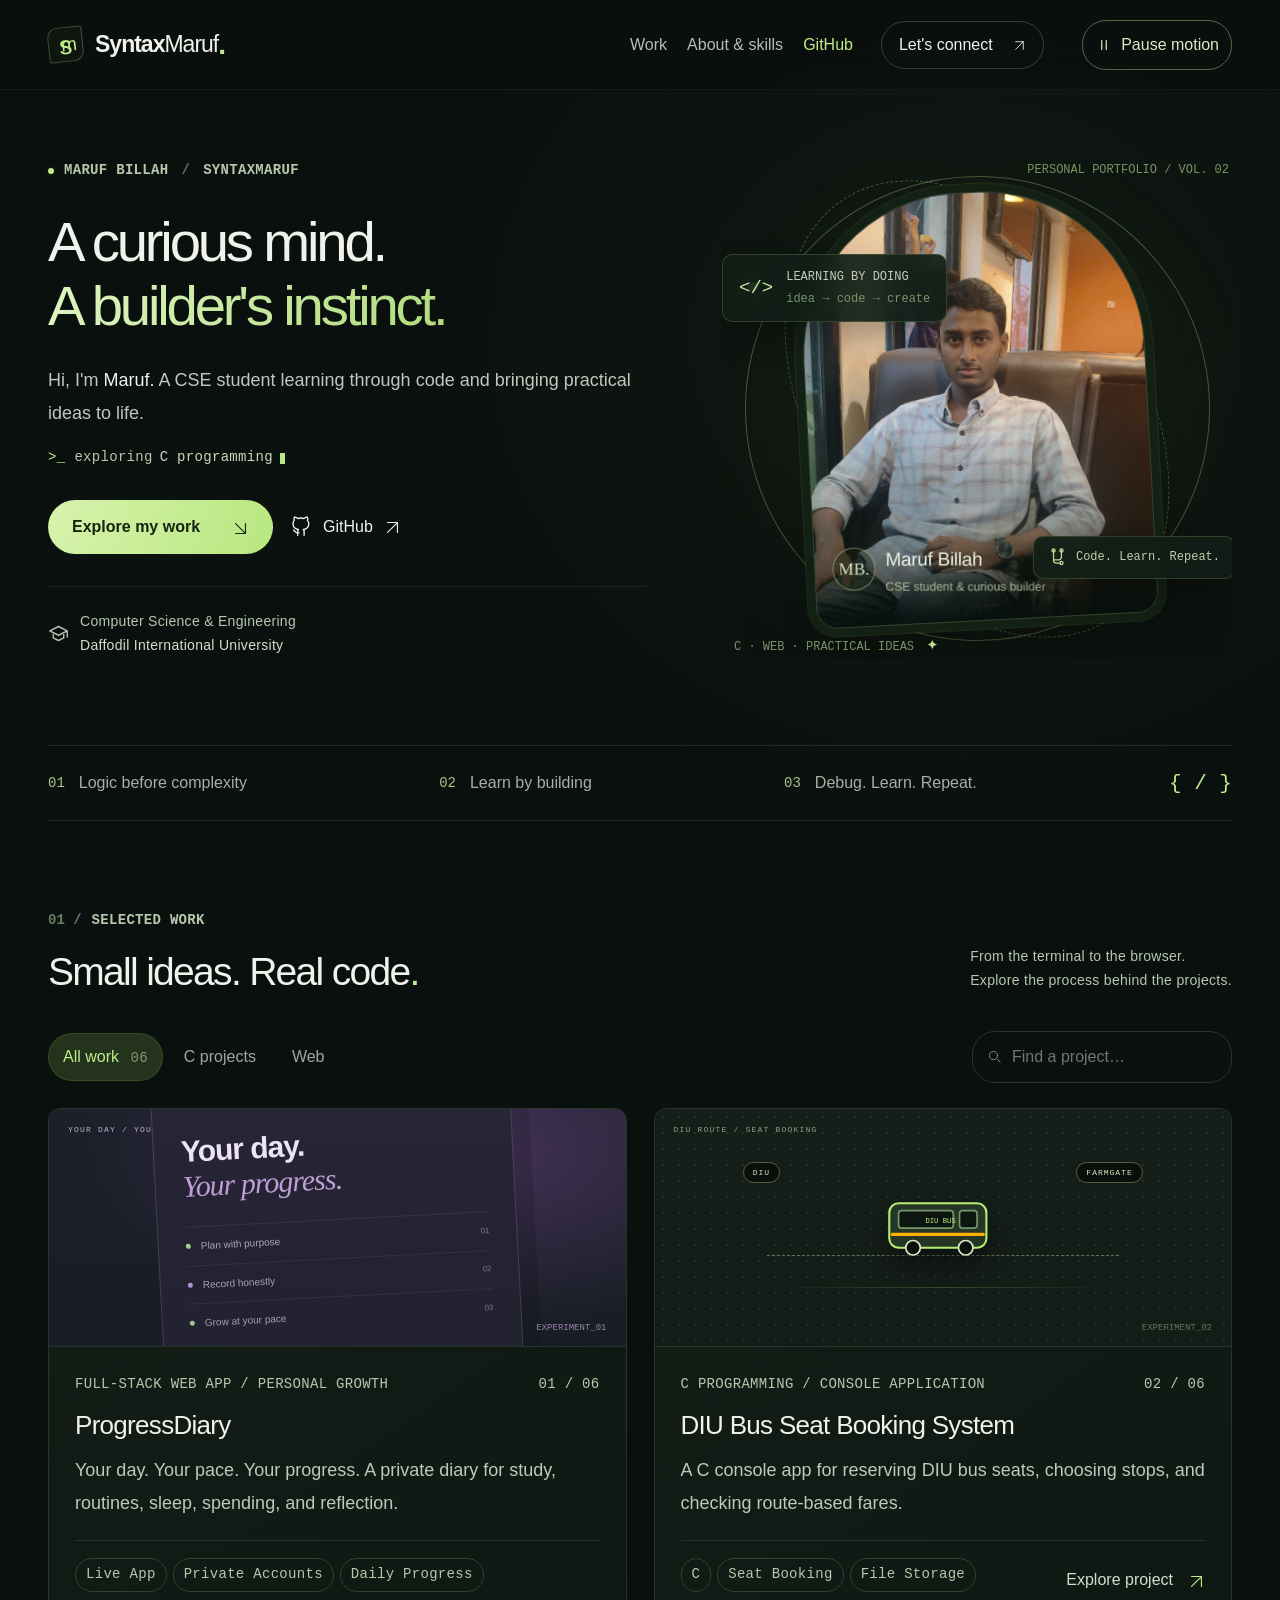
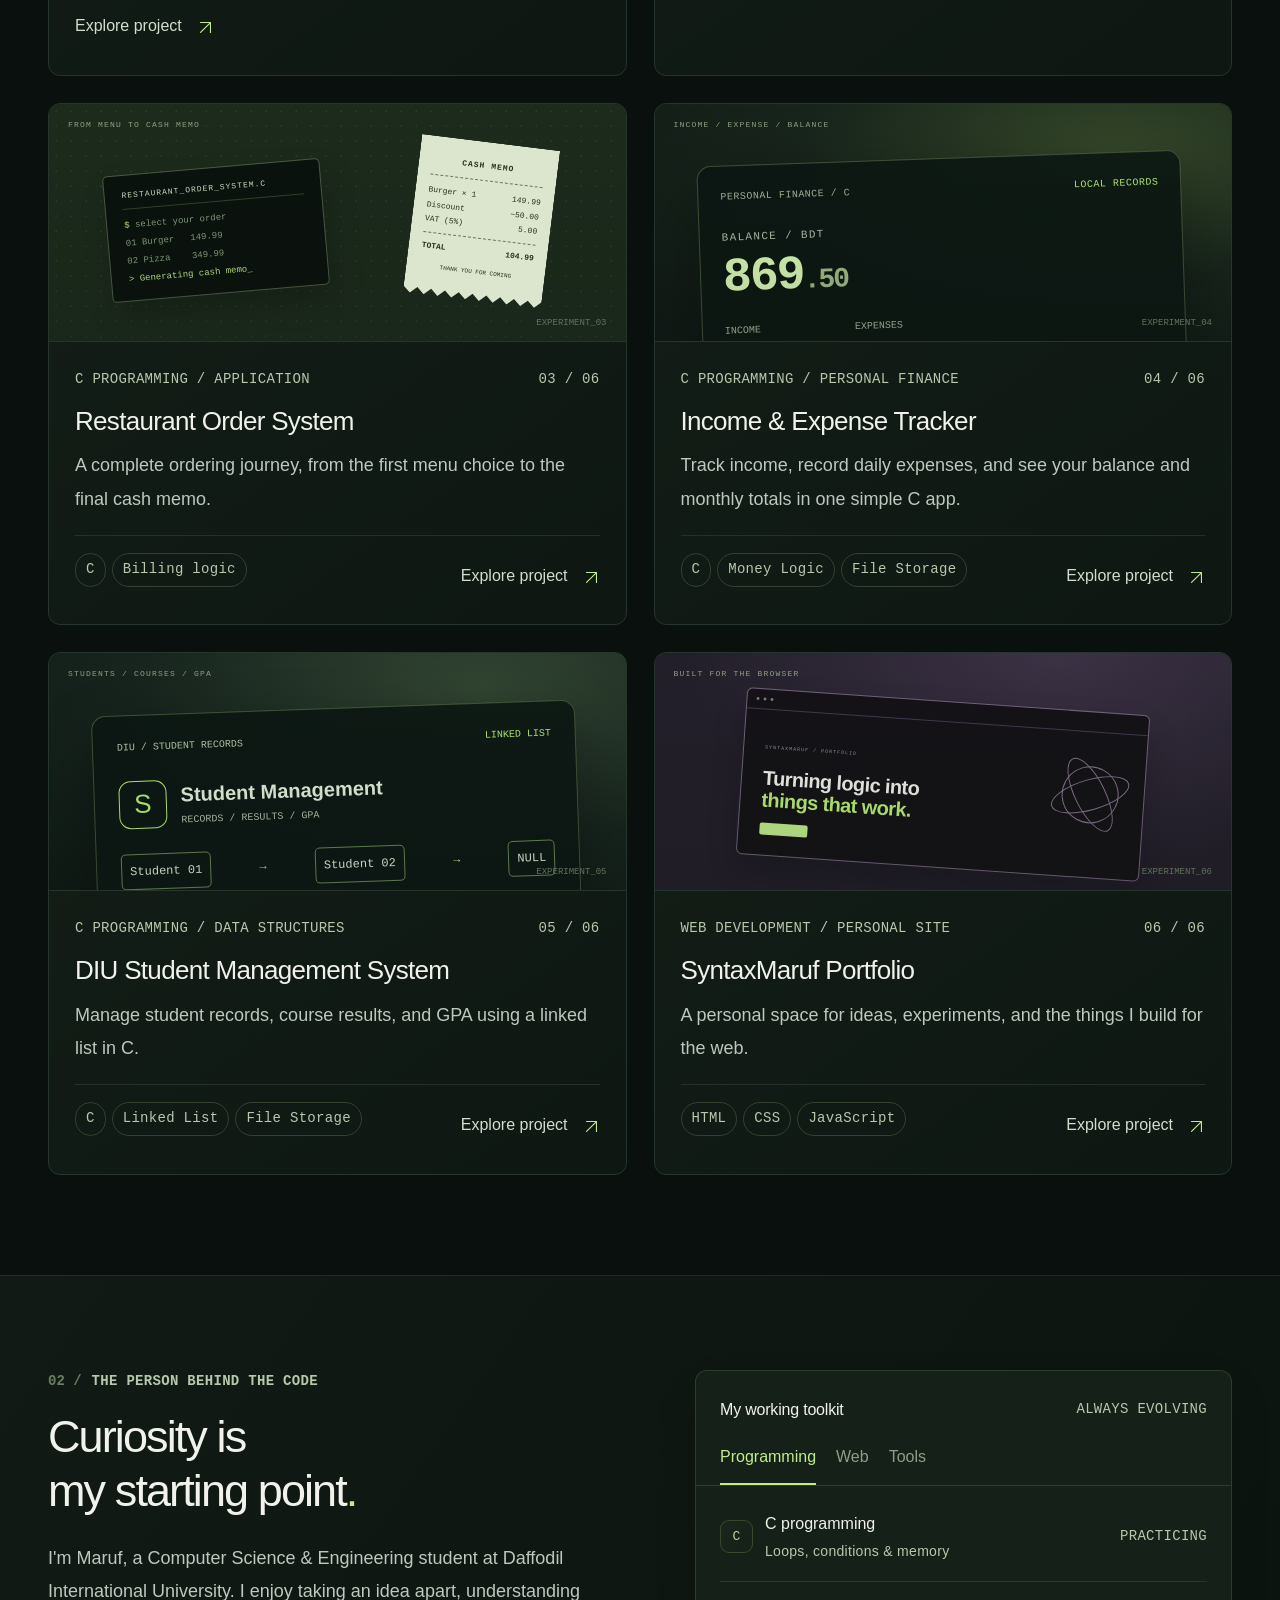
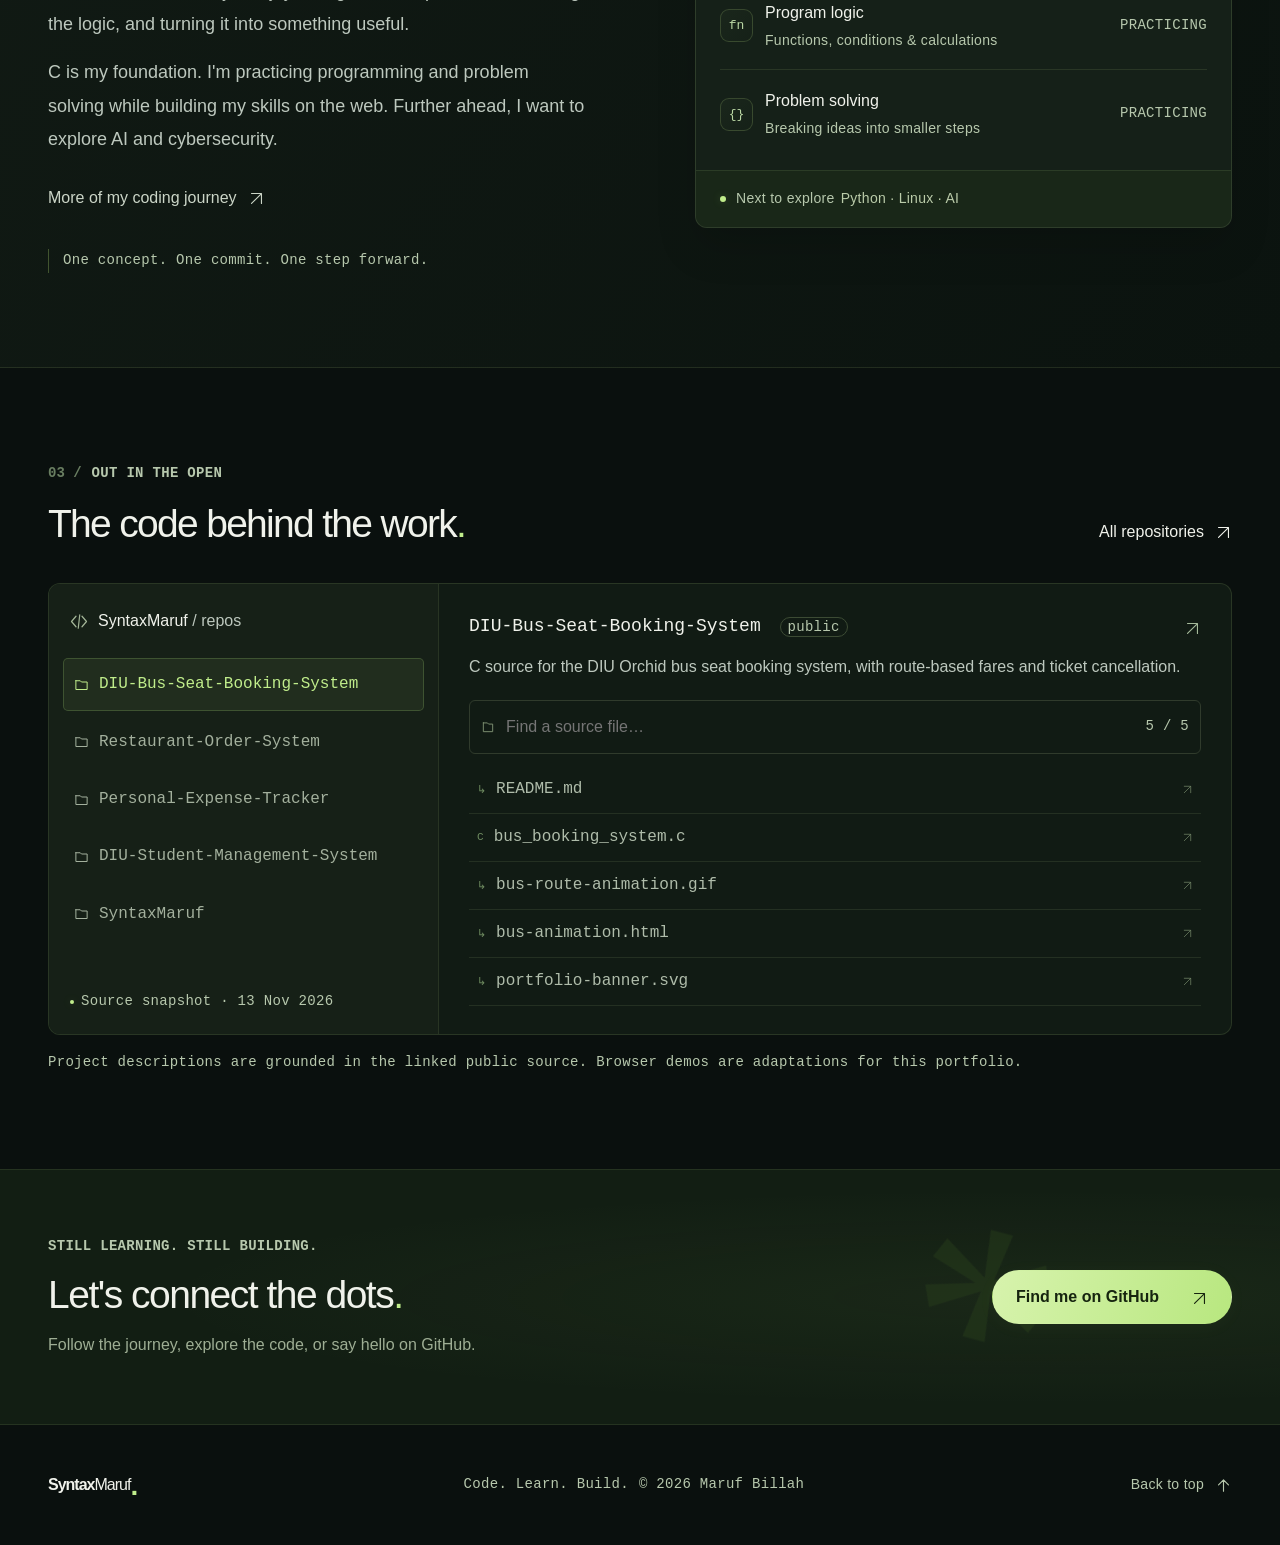
==== index.html @ 831382ab "Publish original SyntaxMaruf portfolio on GitHub Pages" ====
<!doctype html>
<html lang="en">
<head>
  <meta charset="utf-8">
  <meta name="viewport" content="width=device-width, initial-scale=1">
  <meta name="theme-color" content="#0c1110">
  <meta name="description" content="Maruf Billah (SyntaxMaruf) — CSE student at Daffodil International University. A personal portfolio of C programming, web development, and practical ideas.">
  <meta name="robots" content="noindex,nofollow">
  <title>SyntaxMaruf — Maruf Billah / Developer Portfolio</title>
  <link rel="icon" href="favicon.svg" type="image/svg+xml">
  <link rel="stylesheet" href="styles.css?v=3">
  <link rel="stylesheet" href="premium.css?v=3">
  <link rel="stylesheet" href="readability.css?v=3">
  <script src="data.js" defer></script>
  <script src="app.js" defer></script>
  <script src="motion.js?v=3" defer></script>
</head>
<body>
  <div class="ambient-glow" aria-hidden="true"></div><div class="scroll-progress" aria-hidden="true"></div>
  <a class="skip-link" href="#main">Skip to content</a>
  <header class="header">
    <div class="container nav-wrap">
      <a class="brand" href="#home" aria-label="SyntaxMaruf home"><span class="brand-mark" aria-hidden="true">s<span>m</span></span>Syntax<span>Maruf</span><span class="brand-dot">.</span></a>
      
      <nav id="navigation" aria-label="Main navigation">
        <a href="#work">Work</a><a href="#about">About & skills</a><a href="#github">GitHub</a>
        <a class="nav-cta" href="https://github.com/SyntaxMaruf" target="_blank" rel="noopener noreferrer">Let's connect <span aria-hidden="true">↗</span></a>
        
      </nav>
      <div class="header-actions"><button id="motion-toggle" class="motion-toggle" aria-pressed="false" aria-label="Pause animations"><svg viewBox="0 0 24 24" aria-hidden="true"><path d="M9 6v12M15 6v12"/></svg><span>Motion on</span></button><button class="menu-toggle icon-button" aria-expanded="false" aria-controls="navigation" aria-label="Open navigation"><svg viewBox="0 0 24 24" aria-hidden="true"><path d="M4 7h16M4 12h16M4 17h16"/></svg></button></div>
    </div>
  </header>
  <main id="main">
    <section class="hero container" id="home" aria-labelledby="hero-title">
      <div class="hero-copy">
        <p class="eyebrow"><span class="status-dot"></span> MARUF BILLAH <span class="eyebrow-divider">/</span> SYNTAXMARUF</p>
        <h1 id="hero-title">A curious mind.<br><span>A builder's instinct.</span></h1>
        <p class="intro">Hi, I'm <strong>Maruf.</strong> A CSE student<br class="desktop-break"> learning through code and bringing practical<br class="desktop-break"> ideas to life.</p>
        <div class="live-line" aria-hidden="true"><span class="live-prompt">&gt;_</span> exploring <span id="live-role">C programming</span><span class="typing-cursor"></span></div>
        <div class="hero-actions"><a class="button primary" href="#work">Explore my work <span aria-hidden="true">↘</span></a><a class="text-link" href="https://github.com/SyntaxMaruf" target="_blank" rel="noopener noreferrer"><svg class="icon" viewBox="0 0 24 24" aria-hidden="true"><path d="M9 19c-4.3 1.3-4.3-2.2-6-2.7M15 22v-3.9a3.4 3.4 0 0 0-.9-2.7c3-.3 6.2-1.5 6.2-6.8A5.3 5.3 0 0 0 18.8 5c.2-.4.6-1.9-.1-3.7 0 0-1.2-.4-3.9 1.5a13.4 13.4 0 0 0-7 0C5.1.9 3.9 1.3 3.9 1.3c-.7 1.8-.3 3.3-.1 3.7a5.3 5.3 0 0 0-1.5 3.7c0 5.3 3.2 6.5 6.2 6.8a3.4 3.4 0 0 0-.9 2.6V22"/></svg> GitHub <span aria-hidden="true">↗</span></a></div>
        <div class="hero-foot"><svg class="icon" viewBox="0 0 24 24" aria-hidden="true"><path d="m2 9 10-5 10 5-10 5-10-5Zm4 2v6l6 3 6-3v-6M22 9v7"/></svg><span>Computer Science & Engineering<br><strong>Daffodil International University</strong></span></div>
      </div>
      <div class="portrait-scene" aria-label="Portrait of Maruf Billah">
        <div class="orbit orbit-one" aria-hidden="true"><span></span></div><div class="orbit orbit-two" aria-hidden="true"><span></span></div>
        <span class="scene-coordinate coordinate-top" aria-hidden="true">PERSONAL PORTFOLIO / VOL. 02</span>
        <div class="portrait-frame"><img src="maruf-billah.jpg" width="1138" height="1536" alt="Maruf Billah seated in a chair" fetchpriority="high"><div class="portrait-shade" aria-hidden="true"></div><div class="portrait-caption"><span class="portrait-monogram">MB.</span><div><strong>Maruf Billah</strong><span>CSE student & curious builder</span></div><span class="portrait-spark" aria-hidden="true">*</span></div></div>
        <div class="floating-chip chip-code" aria-hidden="true"><span>&lt;/&gt;</span><div>LEARNING BY DOING<small>idea → code → create</small></div></div>
        <div class="floating-chip chip-github"><svg class="icon" viewBox="0 0 24 24" aria-hidden="true"><path d="M7 3v12a4 4 0 0 0 4 4h5M17 3v8a4 4 0 0 1-4 4H7"/><circle cx="7" cy="3" r="2"/><circle cx="17" cy="3" r="2"/><circle cx="17" cy="19" r="2"/></svg><span>Code. Learn. Repeat.</span></div>
        <span class="scene-coordinate coordinate-bottom" aria-hidden="true">C · WEB · PRACTICAL IDEAS <span>✦</span></span>
      </div>
    </section>
    <div class="container"><div class="focus-strip"><span><i>01</i> Logic before complexity</span><span><i>02</i> Learn by building</span><span><i>03</i> Debug. Learn. Repeat.</span><span class="strip-symbol" aria-hidden="true">{ / }</span></div></div>
    <section class="work-section container section" id="work" aria-labelledby="work-title">
      <div class="section-top"><div><p class="eyebrow"><span class="section-index">01 /</span> SELECTED WORK</p><h2 id="work-title">Small ideas. Real code<span class="accent">.</span></h2></div><p class="section-aside">From the terminal to the browser.<br> Explore the process behind the projects.</p></div>
      <div class="project-toolbar"><div class="filters" role="group" aria-label="Filter projects"><button data-filter="all" aria-pressed="true">All work <span>06</span></button><button data-filter="c" aria-pressed="false">C projects</button><button data-filter="web" aria-pressed="false">Web</button></div><label class="search-field"><svg viewBox="0 0 24 24" aria-hidden="true"><circle cx="10.5" cy="10.5" r="6.5"/><path d="m16 16 5 5"/></svg><span class="sr-only">Search projects</span><input id="project-search" type="search" placeholder="Find a project…" autocomplete="off"></label></div>
      <p id="project-count" class="sr-only" role="status"></p><div id="project-grid" class="project-grid"></div>
      <div id="empty-projects" class="empty-state" hidden><span class="empty-icon" aria-hidden="true">{ }</span><h3>No projects found.</h3><p>Try another keyword or explore all the work.</p><button id="clear-filters" class="small-button">Reset filters</button></div>
      <noscript><p>Enable JavaScript to filter and explore projects. You can also visit <a href="https://github.com/SyntaxMaruf">SyntaxMaruf on GitHub</a>.</p></noscript>
    </section>
    <section class="about-section section" id="about" aria-labelledby="about-title"><div class="container about-grid">
      <div class="about-copy"><p class="eyebrow"><span class="section-index">02 /</span> THE PERSON BEHIND THE CODE</p><h2 id="about-title">Curiosity is<br>my starting point<span class="accent">.</span></h2><p>I'm Maruf, a Computer Science & Engineering student at Daffodil International University. I enjoy taking an idea apart, understanding the logic, and turning it into something useful.</p><p>C is my foundation. I'm practicing programming and problem solving while building my skills on the web. Further ahead, I want to explore AI and cybersecurity.</p><a class="text-link about-link" href="https://github.com/SyntaxMaruf/SyntaxMaruf" target="_blank" rel="noopener noreferrer">More of my coding journey <span aria-hidden="true">↗</span></a><div class="about-note"><span aria-hidden="true">↳</span> One concept. One commit. One step forward.</div></div>
      <div class="skills-panel"><div class="panel-head"><h3>My working toolkit</h3><span class="mono muted">ALWAYS EVOLVING</span></div><div class="skill-tabs" role="tablist" aria-label="Skill categories"><button id="skill-tab-programming" role="tab" aria-selected="true" aria-controls="skills-content" tabindex="0" data-skill="programming">Programming</button><button id="skill-tab-web" role="tab" aria-selected="false" aria-controls="skills-content" tabindex="-1" data-skill="web">Web</button><button id="skill-tab-tools" role="tab" aria-selected="false" aria-controls="skills-content" tabindex="-1" data-skill="tools">Tools</button></div><div id="skills-content" role="tabpanel" aria-labelledby="skill-tab-programming" tabindex="0"></div><div class="learning-next"><span class="status-dot"></span><p>Next to explore <strong>Python · Linux · AI</strong></p></div></div>
    </div></section>
    <section class="github-section container section" id="github" aria-labelledby="github-title"><div class="section-top"><div><p class="eyebrow"><span class="section-index">03 /</span> OUT IN THE OPEN</p><h2 id="github-title">The code behind the work<span class="accent">.</span></h2></div><a class="text-link" href="https://github.com/SyntaxMaruf?tab=repositories" target="_blank" rel="noopener noreferrer">All repositories <span aria-hidden="true">↗</span></a></div>
      <div class="source-explorer"><div class="repo-sidebar"><div class="repo-sidebar-head"><svg class="icon" viewBox="0 0 24 24" aria-hidden="true"><path d="m8 5-6 7 6 7m8-14 6 7-6 7m-3-16-2 18"/></svg><span>SyntaxMaruf <span class="muted">/ repos</span></span></div><div id="repo-list" role="group" aria-label="Select a GitHub repository"></div><div class="repo-caption"><span class="status-dot"></span> Source snapshot · 13 Nov 2026</div></div><div class="repo-detail"><div id="repo-summary"></div><label class="file-search"><svg class="icon" viewBox="0 0 24 24" aria-hidden="true"><path d="M4 5h7l2 2h7v13H4V5Z"/></svg><span class="sr-only">Filter repository files</span><input id="file-search" type="search" placeholder="Find a source file…" autocomplete="off"><span class="mono muted" id="file-count"></span></label><div id="repo-files" class="repo-files" aria-live="polite"></div></div></div>
      <p class="source-note">Project descriptions are grounded in the linked public source. Browser demos are adaptations for this portfolio.</p>
    </section>
    <section class="connect-section"><div class="container connect-inner"><div><p class="eyebrow">STILL LEARNING. STILL BUILDING.</p><h2>Let's connect the dots<span class="accent">.</span></h2><p>Follow the journey, explore the code, or say hello on GitHub.</p></div><a class="button primary" href="https://github.com/SyntaxMaruf" target="_blank" rel="noopener noreferrer">Find me on GitHub <span aria-hidden="true">↗</span></a><span class="connect-art" aria-hidden="true">*</span></div></section>
  </main>
  <footer class="container footer"><a class="brand footer-brand" href="#home">Syntax<span>Maruf</span><span class="brand-dot">.</span></a><p>Code. Learn. Build. <span class="muted">© 2026 Maruf Billah</span></p><a href="#home" class="text-link">Back to top <span aria-hidden="true">↑</span></a></footer>
  <dialog id="project-dialog" aria-labelledby="dialog-title"><div class="dialog-top"><span class="eyebrow">PROJECT EXPLORER</span><button id="close-dialog" class="icon-button" aria-label="Close project details"><svg viewBox="0 0 24 24" aria-hidden="true"><path d="m6 6 12 12M6 18 18 6"/></svg></button></div><div id="dialog-content"></div></dialog>
</body>
</html>
---- styles.css ----
:root{--bg:#0c1110;--panel:#121916;--panel-light:#18201c;--line:#29322d;--text:#eff1eb;--muted:#9ca79f;--green:#b7ef72;--green-dark:#202e1c;--mono:'Courier New',monospace;--font:Arial,Helvetica,sans-serif}
*{box-sizing:border-box}html{scroll-behavior:smooth;scroll-padding-top:105px}body{margin:0;background:var(--bg);color:var(--text);font:16px/1.6 var(--font);-webkit-font-smoothing:antialiased}button,input{font:inherit}button,a,input{-webkit-tap-highlight-color:transparent}button{cursor:pointer}button:disabled{cursor:not-allowed;opacity:.4}a{color:inherit;text-decoration:none}button{color:inherit}svg{fill:none;stroke:currentColor;stroke-width:1.6;stroke-linecap:round;stroke-linejoin:round}button:focus-visible,a:focus-visible,input:focus-visible,[tabindex]:focus-visible{outline:2px solid var(--green);outline-offset:5px}::selection{background:var(--green);color:var(--bg)}[hidden]{display:none!important}.container{width:min(1200px,calc(100% - 96px));margin-inline:auto}.muted{color:var(--muted)}.accent{color:var(--green)}.mono{font:11px/1.6 var(--mono)}.icon{width:21px;height:21px;flex-shrink:0}.sr-only{position:absolute;width:1px;height:1px;padding:0;margin:-1px;overflow:hidden;clip:rect(0,0,0,0);white-space:nowrap;border:0}.skip-link{position:fixed;top:-80px;left:24px;z-index:100;padding:12px 18px;background:var(--green);color:var(--bg)}.skip-link:focus{top:12px}.header{height:94px;position:sticky;top:0;z-index:20;background:#0c1110f2;backdrop-filter:blur(16px);border-bottom:1px solid #202822}.nav-wrap{height:100%;display:flex;align-items:center;justify-content:space-between}.brand{display:flex;align-items:center;font-size:23px;font-weight:700;letter-spacing:-1px}.brand>span:not(.brand-mark):not(.brand-dot){font-weight:400}.brand-mark{display:grid;place-content:center;position:relative;margin-right:12px;width:35px;height:35px;font-size:26px;font-weight:400;line-height:1;color:var(--green);border:1px solid #526344;letter-spacing:-5px;padding-right:5px;border-radius:10px 2px 10px 2px;transform:rotate(-6deg)}.brand-mark span{font-size:19px;position:absolute;left:12px;top:7px}.brand-dot{color:var(--green);font-size:28px}nav{display:flex;align-items:center;gap:34px}nav>a{font-size:13px;color:#b5bdb7}nav>a:hover,nav>a.active{color:var(--green)}.nav-cta{border:1px solid #3d473e;border-radius:6px;padding:9px 16px;color:var(--text);margin-left:8px}.nav-cta span{margin-left:16px}.menu-toggle{display:none!important}.icon-button{display:grid;place-content:center;width:38px;height:38px;background:transparent;border:1px solid var(--line);border-radius:6px}.icon-button svg{width:19px;height:19px}.icon-button:hover{background:var(--panel-light);border-color:#65715d}.hero{padding-top:92px;padding-bottom:78px;display:grid;grid-template-columns:1.1fr 1fr;gap:65px;align-items:center}.eyebrow{margin:0 0 24px;display:flex;align-items:center;gap:10px;font:10px/1.4 var(--mono);letter-spacing:1.4px;font-weight:700;color:#c0c9c0}.status-dot{display:inline-block;flex-shrink:0;width:6px;height:6px;background:var(--green);border-radius:50%;box-shadow:0 0 10px #b7ef7230}.hero h1{font-size:clamp(40px,4.6vw,64px);letter-spacing:-3px;line-height:1.09;font-weight:500;margin:0 0 28px}.hero h1>span{color:var(--green)}.intro{font-size:16px;line-height:1.75;color:#aab4ac;margin:0 0 30px}.intro strong{color:var(--text);font-weight:500}.hero-actions{display:flex;align-items:center;gap:27px}.button{display:inline-flex;align-items:center;justify-content:center;gap:32px;min-height:48px;border-radius:5px;padding:12px 20px;font-size:13px;font-weight:600;border:1px solid transparent;transition:background .2s,transform .2s}.button:hover{transform:translateY(-2px)}.button.primary{background:var(--green);color:#172013}.button.primary:hover{background:#c9fa92}.button>span{font-size:20px;line-height:1}.text-link{display:inline-flex;align-items:center;gap:11px;font-size:13px}.text-link:hover{color:var(--green)}.text-link>span{font-size:18px}.hero-foot{margin-top:45px;display:flex;align-items:center;gap:12px;color:#8f9d92;font-size:10px;line-height:1.6}.hero-foot .icon{color:#b5c0b4}.hero-foot strong{font-weight:400;color:#c7d0c7;font-size:11px}.small-button{display:inline-flex;align-items:center;justify-content:center;gap:10px;background:#b7ef7215;border:1px solid #91ba5d55;border-radius:5px;padding:7px 12px;min-height:38px;font-size:11px;color:var(--green)}.small-button:hover{background:#b7ef7227}.small-button.secondary{color:#b7c3b4;background:#172014;border-color:#3b4b32}.focus-strip{display:flex;justify-content:space-between;align-items:center;border-block:1px solid var(--line);padding:22px 0;color:#a6b0a5;font-size:12px}.focus-strip span{display:flex;gap:14px;align-items:center}.focus-strip i{font:9px var(--mono);color:#6d7f69;font-style:normal}.focus-strip .strip-symbol{font:21px var(--mono);color:var(--green)}.section{padding-top:94px;padding-bottom:94px;scroll-margin-top:0}.section-top{display:flex;align-items:flex-end;justify-content:space-between;gap:28px;margin-bottom:32px}.section .eyebrow{font-size:9px;margin-bottom:16px}.section-index{color:#697e61;letter-spacing:0}.section h2,.connect-section h2{font-size:38px;line-height:1.2;letter-spacing:-1.4px;font-weight:500;margin:0}.section-aside{font-size:11px;color:var(--muted);line-height:1.7;margin:0 0 3px}.project-toolbar{display:flex;align-items:center;justify-content:space-between;gap:20px;margin-bottom:28px}.filters{display:flex;gap:5px;flex-wrap:wrap}.filters button{border:1px solid transparent;border-radius:5px;padding:8px 14px;font-size:11px;color:#9da99e;background:transparent;min-height:38px}.filters button:hover{color:var(--text)}.filters button[aria-pressed=true]{background:#1e2a18;color:var(--green);border-color:#435633}.filters button span{margin-left:7px;font:9px var(--mono);opacity:.65}.search-field{display:flex;align-items:center;gap:8px;width:208px;color:#7e8d80;border:1px solid var(--line);border-radius:5px;padding:8px 12px}.search-field svg{width:15px;height:15px;flex-shrink:0}.search-field input{color:var(--text);background:transparent;border:0;outline:none;width:100%;min-width:0;font-size:11px}.search-field:focus-within,.file-search:focus-within{border-color:var(--green)}.search-field input:focus-visible,.file-search input:focus-visible{outline:none}.project-grid{display:grid;grid-template-columns:1fr 1fr;gap:25px}.project-card{min-width:0;border:1px solid var(--line);border-radius:8px;background:#101613;overflow:hidden;transition:border-color .2s,transform .2s}.project-card:hover{border-color:#536348;transform:translateY(-3px)}.project-visual{position:relative;height:220px;overflow:hidden;border-bottom:1px solid var(--line);display:flex;align-items:center;justify-content:center;isolation:isolate}.project-visual:after{content:'';position:absolute;inset:0;pointer-events:none;background:linear-gradient(0deg,#0c111026,transparent)}.project-corner{position:absolute;left:19px;top:16px;font:8px var(--mono);letter-spacing:1.2px;color:#91a286}.project-visual .visual-index{position:absolute;right:19px;bottom:13px;font:9px var(--mono);color:#6e8169}.bus-art{background-color:#151e19;background-image:radial-gradient(#b7ef7218 1px,transparent 1px);background-size:16px 16px}.bus-route-stage{position:relative;width:min(82%,400px);height:148px;display:flex;align-items:center;justify-content:center}.bus-route-line{position:absolute;left:6%;right:6%;top:69%;border-top:1px dashed #81916e;opacity:.8}.bus-route-stop{position:absolute;top:9px;padding:5px 9px;border:1px solid #526344;border-radius:99px;background:#0b0f0c;color:#d4e9c1;font:8px var(--mono);letter-spacing:1px}.bus-stop-start{left:0}.bus-stop-end{right:0}.bus-illustration{position:relative;z-index:1;width:124px;filter:drop-shadow(0 12px 12px #0006);animation:bus-route-travel 4s ease-in-out infinite}.bus-route-stop{z-index:2}.bus-route-stage:after{content:'';position:absolute;bottom:13px;left:8%;right:8%;height:1px;background:linear-gradient(90deg,transparent,#b7ef7240,transparent)}@keyframes bus-route-travel{0%,100%{transform:translateX(-22px)}50%{transform:translateX(22px)}}@media(prefers-reduced-motion:reduce){body:not(.motion-enabled) .bus-illustration{animation:none}}.restaurant-art{background-color:#1b2619;background-image:radial-gradient(#9cc88318 1px,transparent 1px);background-size:15px 15px}.terminal-mini{position:absolute;width:218px;left:10%;top:63px;background:#0a120d;border:1px solid #4a5d43;border-radius:5px;transform:rotate(-5deg);padding:12px 17px;font:9px/2 var(--mono);box-shadow:5px 15px 30px #0003;color:#899f81}.terminal-mini .terminal-title{font-size:8px;border-bottom:1px solid #30432a;padding-bottom:5px;margin-bottom:7px;letter-spacing:1px;color:#d1e4c7}.terminal-mini .green{color:var(--green)}.receipt{z-index:1;background:#dce5cd;color:#25351e;width:139px;padding:17px 13px 22px;transform:rotate(7deg);position:absolute;right:13%;top:38px;box-shadow:0 14px 30px #0005;font:8px/1.8 var(--mono);clip-path:polygon(0 0,100% 0,100% 96%,95% 100%,90% 96%,85% 100%,80% 96%,75% 100%,70% 96%,65% 100%,60% 96%,55% 100%,50% 96%,45% 100%,40% 96%,35% 100%,30% 96%,25% 100%,20% 96%,15% 100%,10% 96%,5% 100%,0 96%)}.receipt-title{text-align:center;font-weight:bold;letter-spacing:1px;border-bottom:1px dashed #687b56;padding-bottom:7px;margin-bottom:8px}.receipt-row{display:flex;justify-content:space-between}.receipt-total{border-top:1px dashed #687b56;padding-top:6px;margin-top:5px;font-weight:bold}.web-art{background:radial-gradient(ellipse at 70% 0,#725a8050,transparent 65%),#231d29}.browser-mini{width:70%;height:167px;background:#141216;border:1px solid #73627b;border-radius:6px;transform:rotate(4deg);box-shadow:0 15px 30px #0003;margin-top:26px;overflow:hidden}.browser-bar{height:20px;border-bottom:1px solid #44384d;display:flex;gap:4px;align-items:center;padding-left:9px}.browser-bar i{height:3px;width:3px;background:#80748d;border-radius:50%}.browser-mini-body{padding:18px 21px;position:relative}.browser-mini-body small{font:5px var(--mono);letter-spacing:1px;color:#9c8ba5}.browser-mini-body b{font-size:20px;line-height:1.1;letter-spacing:-.6px;display:block;margin-top:7px}.browser-mini-body b em{font-style:normal;color:#b7ef72}.mini-web-button{display:block;width:48px;height:12px;background:var(--green);border-radius:2px;margin-top:12px}.mini-web-orbit{position:absolute;right:25px;top:34px;height:57px;width:57px;border:1px solid #84728d;border-radius:50%;transform:rotate(-20deg)}.mini-web-orbit:before,.mini-web-orbit:after{content:'';position:absolute;inset:12px -13px;border:1px solid #84728d;border-radius:50%}.mini-web-orbit:after{transform:rotate(80deg)}.card-body{padding:23px 25px 21px}.card-meta{display:flex;align-items:center;justify-content:space-between;gap:10px;margin-bottom:12px}.card-category{font:8px var(--mono);letter-spacing:1px;color:#94a58c}.card-number{font:9px var(--mono);color:#6c7b69}.card-body h3{font-size:22px;line-height:1.3;letter-spacing:-.6px;font-weight:500;margin:0 0 10px}.card-body>p{font-size:12px;line-height:1.8;color:var(--muted);margin:0 0 19px;min-height:44px;max-width:410px}.card-bottom{display:flex;align-items:center;justify-content:space-between;border-top:1px solid #263027;padding-top:16px;gap:16px}.tags{display:flex;gap:6px;flex-wrap:wrap}.tag{border:1px solid #344030;border-radius:4px;padding:2px 7px;font:8px/1.6 var(--mono);color:#aab5a4}.project-open{border:none;background:transparent;display:flex;align-items:center;gap:15px;font-size:10px;color:#d3ddcd;padding:6px 0;white-space:nowrap}.project-open span{font-size:19px;color:var(--green)}.project-open:hover{color:var(--green)}.empty-state{padding:65px 20px;text-align:center;border:1px dashed var(--line);border-radius:8px}.empty-icon{font:34px var(--mono);color:var(--green)}.empty-state h3{font-size:21px;font-weight:500}.empty-state p{font-size:13px;color:var(--muted)}.about-section{border-block:1px solid var(--line);background:#0f1511}.about-grid{display:grid;grid-template-columns:1fr 1fr;gap:108px;align-items:start}.about-copy h2{font-size:42px;margin-bottom:24px}.about-copy>p:not(.eyebrow){font-size:13px;line-height:1.9;color:var(--muted);max-width:430px;margin:0 0 15px}.about-link{margin-top:11px;color:#cbd5c7;font-size:11px}.about-note{margin-top:35px;font:9px var(--mono);color:#7d9075;display:flex;gap:10px;align-items:center}.about-note span{font-size:20px;color:var(--green)}.skills-panel{background:#141c16;border:1px solid #35412f;border-radius:8px;overflow:hidden}.panel-head{padding:22px 24px 19px;display:flex;align-items:center;justify-content:space-between;gap:10px}.panel-head h3{font-size:16px;font-weight:500;letter-spacing:-.2px;margin:0}.panel-head>.mono{font-size:7px;letter-spacing:.8px;color:#83927c}.skill-tabs{display:flex;border-bottom:1px solid #303d2a;padding:0 24px;gap:25px}.skill-tabs button{font-size:11px;border:0;border-bottom:2px solid transparent;background:transparent;padding:0 0 12px;color:#8e9e88}.skill-tabs button[aria-selected=true]{color:var(--green);border-bottom-color:var(--green)}#skills-content{padding:7px 24px 12px;min-height:251px}.skill-row{display:flex;align-items:center;gap:13px;padding:15px 0;border-bottom:1px solid #293625}.skill-row:last-child{border:0}.skill-icon{width:33px;height:33px;border:1px solid #48573a;color:#b9d6a3;border-radius:7px;display:grid;place-content:center;font:13px var(--mono);flex-shrink:0}.skill-info{flex:1}.skill-info h4{font-size:12px;font-weight:400;margin:0}.skill-info p{font-size:9px;color:#8e9d87;margin:2px 0 0}.skill-level{font:7px var(--mono);letter-spacing:.5px;color:#a4c086;white-space:nowrap}.learning-next{padding:16px 24px;display:flex;align-items:center;gap:10px;background:#172010;border-top:1px solid #35412f}.learning-next p{font-size:9px;color:#8b9b80;margin:0;display:flex;gap:15px;flex-wrap:wrap}.learning-next strong{font-weight:400;color:#bacba9}.source-explorer{display:grid;grid-template-columns:280px 1fr;border:1px solid var(--line);border-radius:8px;overflow:hidden;background:#101612}.repo-sidebar{border-right:1px solid var(--line);padding:0 14px;display:flex;flex-direction:column;background:#111914}.repo-sidebar-head{display:flex;gap:10px;align-items:center;padding:21px 7px 20px;font-size:11px}.repo-sidebar-head .icon{width:18px;color:#a2b496}.repo-button{display:flex;align-items:center;gap:10px;width:100%;text-align:left;border:1px solid transparent;border-radius:5px;background:transparent;color:#a3b09d;font:10px/1.4 var(--mono);padding:13px 10px;margin-bottom:5px}.repo-button svg{width:15px;height:15px;flex-shrink:0}.repo-button:hover{background:#1a2319}.repo-button[aria-pressed=true]{background:#23311d;border-color:#445c35;color:var(--green)}.repo-caption{display:flex;gap:7px;align-items:center;margin:auto 7px 20px;padding-top:34px;font:7px var(--mono);color:#819375}.repo-caption .status-dot{width:4px;height:4px}.repo-detail{padding:25px 28px;min-width:0}.repo-summary-top{display:flex;align-items:center;justify-content:space-between;gap:10px}#repo-summary h3{font:14px/1.5 var(--mono);margin:0;word-break:break-word}.public-badge{font:8px var(--mono);border:1px solid #3c4b34;border-radius:20px;padding:1px 7px;color:#91a586;margin-left:8px}.repo-summary-top>a{font-size:18px;color:#a4b99a;flex-shrink:0}#repo-summary p{font-size:11px;color:var(--muted);margin:9px 0 19px;line-height:1.8}.file-search{display:flex;gap:9px;align-items:center;border:1px solid #303b2c;border-radius:5px;padding:9px 11px}.file-search .icon{height:14px;width:14px;color:#819475}.file-search input{background:none;border:0;color:var(--text);width:100%;min-width:0;font-size:10px}.file-search>.mono{font-size:8px;white-space:nowrap}.repo-files{margin-top:12px;max-height:204px;overflow-y:auto;scrollbar-width:thin;scrollbar-color:#43573a transparent;min-height:204px}.file-row{display:flex;align-items:center;gap:10px;padding:9px 8px;border-bottom:1px solid #243022;font:9px var(--mono);color:#afbcaa;min-height:37px}.file-row:hover{background:#1a2517;color:var(--green)}.file-row .file-symbol{color:#6e8b60;font-size:11px;flex-shrink:0}.file-row .file-name{overflow-wrap:anywhere}.file-row .file-arrow{margin-left:auto;color:#728668;font-size:13px;flex-shrink:0}.file-empty{font-size:12px;padding:20px;color:var(--muted)}.source-note{font:8px/1.8 var(--mono);color:#7f9078;margin:15px 0 0}.connect-section{border-block:1px solid var(--line);background:#131c11;overflow:hidden}.connect-inner{padding-block:59px;display:flex;align-items:center;justify-content:space-between;gap:28px;position:relative}.connect-inner .eyebrow{font-size:8px;letter-spacing:1.4px;margin-bottom:13px;color:#95a987}.connect-section h2{font-size:36px}.connect-inner p:not(.eyebrow){font-size:12px;color:#9eae94;margin:13px 0 0}.connect-inner .button{position:relative;z-index:1;flex-shrink:0}.connect-art{font-size:300px;font-family:Georgia,serif;line-height:1;position:absolute;right:180px;top:5px;color:#273c1b;pointer-events:none;transform:rotate(15deg);opacity:.5}.footer{display:flex;justify-content:space-between;align-items:center;gap:20px;padding-block:30px}.footer-brand{font-size:16px}.footer p{font:8px var(--mono);color:#a4b29c}.footer p span{margin-left:20px;color:#7c8e74}.footer .text-link{font-size:9px;color:#acbaa4}.footer .text-link span{font-size:14px}dialog{padding:0;background:#111914;color:var(--text);border:1px solid #46583c;border-radius:10px;width:min(780px,calc(100vw - 32px));max-height:calc(100dvh - 40px);box-shadow:0 30px 150px #0008;overflow:auto}dialog::backdrop{background:#030a07c9;backdrop-filter:blur(8px)}body.modal-open{overflow:hidden}.dialog-top{position:sticky;top:0;z-index:2;display:flex;align-items:center;justify-content:space-between;padding:15px 24px;border-bottom:1px solid #34432c;background:#111914f5;backdrop-filter:blur(10px)}.dialog-top .eyebrow{font-size:9px;margin:0;color:#92aa84}.dialog-top .icon-button{border:0}.dialog-body{padding:30px}.dialog-body h2{font-size:32px;line-height:1.2;letter-spacing:-1px;font-weight:500;margin:12px 0 17px}.dialog-description{font-size:13px;color:#b0bdab;line-height:1.9;margin:0 0 20px}.detail-label{font:8px var(--mono);letter-spacing:1px;color:#94af82}.detail-points{list-style:none;margin:0 0 23px;padding:0;display:grid;grid-template-columns:1fr 1fr;gap:10px}.detail-points li{border:1px solid #2f4028;background:#162012;padding:11px;font-size:11px;color:#b4c7a6;border-radius:5px;display:flex;gap:9px}.detail-points li:before{content:'↳';color:var(--green)}.demo-box{background:#0c130e;border:1px solid #35492b;border-radius:7px;margin-top:24px;padding:23px}.demo-box h3{font-size:16px;font-weight:500;margin:0 0 7px}.demo-box>p{color:#9cb091;font-size:10px;line-height:1.8;margin:0 0 19px}.menu-items{display:grid;grid-template-columns:1fr 1fr;gap:10px}.menu-item{display:flex;align-items:center;justify-content:space-between;gap:12px;border:1px solid #33472a;border-radius:5px;padding:10px 12px}.menu-item>span{font-size:12px}.menu-item small{display:block;font:9px var(--mono);color:#8ca37e;margin-top:2px}.quantity{display:flex;align-items:center;gap:11px}.quantity button{width:27px;height:30px;border-radius:4px;border:1px solid #455b39;background:#1c2b16;color:var(--green)}.quantity output{font:12px var(--mono);min-width:12px;text-align:center}.promo-option{display:flex;align-items:center;gap:9px;font-size:11px;color:#afc09f;margin:18px 0}.promo-option input{accent-color:var(--green);width:15px;height:15px}.bill{border-top:1px dashed #455c37;padding-top:12px}.bill>div{display:flex;justify-content:space-between;font:11px/2 var(--mono);color:#94ab84}.bill .bill-total{color:var(--green);border-top:1px solid #3d5230;padding-top:8px;margin-top:8px;font-size:16px}.demo-caption{font:9px/1.8 var(--mono)!important;color:#7d9272!important;margin:15px 0 0!important}.dialog-links{display:flex;align-items:center;gap:20px;flex-wrap:wrap;margin-top:25px}.dialog-links .button{font-size:11px;min-height:42px;padding:8px 15px}.dialog-links .text-link{font-size:11px}.source-files-list{list-style:none;padding:0;margin:17px 0 0;max-height:220px;overflow:auto}.source-files-list a{display:flex;justify-content:space-between;gap:12px;padding:10px 0;border-bottom:1px solid #2b3a25;font:10px/1.6 var(--mono);color:#afc49f;overflow-wrap:anywhere}.source-files-list a:hover{color:var(--green)}.dialog-note{font-size:10px;color:#899e7f;margin-top:18px}.web-feature-grid{display:grid;grid-template-columns:1fr 1fr;gap:11px}.web-feature{border:1px solid #304426;border-radius:4px;padding:14px;font-size:11px;color:#b7c9ab}.web-feature b{display:block;color:var(--green);font-weight:400;font:10px var(--mono);margin-bottom:6px}
@media(min-width:1600px){.hero{padding-block:110px}.hero h1{font-size:66px}}
@media(max-width:1100px){.container{width:calc(100% - 64px)}.hero{gap:35px;padding-top:70px}.hero h1{font-size:49px;letter-spacing:-2.3px}.about-grid{gap:55px}.source-explorer{grid-template-columns:250px 1fr}.receipt{right:9%}.terminal-mini{left:8%;width:200px}.card-body{padding:21px}.card-body h3{font-size:20px}}
@media(max-width:800px){.container{width:calc(100% - 48px)}.header{height:77px}.brand{font-size:21px}nav{gap:21px}nav>a{font-size:11px}.nav-cta{padding:7px 12px;margin-left:0}.hero{gap:25px;padding-top:60px;padding-bottom:50px;grid-template-columns:1fr 1fr}.hero h1{font-size:39px;letter-spacing:-1.6px}.hero .eyebrow{font-size:8px;letter-spacing:.8px;margin-bottom:20px}.intro{font-size:13px}.desktop-break{display:none}.hero-actions{gap:18px}.hero-actions .button{font-size:11px;padding:9px 13px;gap:15px;min-height:43px}.hero-actions .text-link{font-size:11px;gap:7px}.hero-actions .icon{display:none}.hero-foot{margin-top:30px;font-size:8px}.hero-foot strong{font-size:9px}.focus-strip{font-size:10px;padding-block:18px}.focus-strip span{gap:8px}.focus-strip .strip-symbol{display:none}.section{padding-block:67px}.section h2{font-size:31px}.section-aside{font-size:10px}.filters button{padding-inline:10px;font-size:10px}.search-field{width:180px}.project-toolbar{gap:10px}.project-grid{gap:18px}.project-visual{height:192px}.receipt{width:113px;top:32px;font-size:6.5px;padding:13px 10px 17px}.terminal-mini{width:165px;left:7%;font-size:7px;padding:10px 12px;top:62px}.terminal-mini .terminal-title{font-size:6px}.card-body{padding:18px}.card-body h3{font-size:19px}.card-body>p{font-size:11px;min-height:59px}.card-category{font-size:7px}.card-bottom{gap:8px;align-items:flex-end}.tag{font-size:7px;padding:2px 5px}.project-open{font-size:9px;gap:8px}.browser-mini{width:80%;height:150px}.browser-mini-body b{font-size:17px}.mini-web-orbit{right:22px;height:47px;width:47px}.about-grid{gap:35px}.about-copy h2{font-size:34px}.about-copy>p:not(.eyebrow){font-size:12px}.panel-head{padding:20px 18px 17px;flex-wrap:wrap}.panel-head h3{font-size:15px}.skill-tabs{padding-inline:18px;gap:20px}.skill-tabs button{font-size:10px}#skills-content{padding-inline:18px}.skill-row{gap:10px}.skill-info p{font-size:8px}.skill-level{font-size:6px}.skill-info h4{font-size:11px}.learning-next{padding-inline:18px}.learning-next p{gap:6px;font-size:8px}.source-explorer{grid-template-columns:210px 1fr}.repo-sidebar{padding-inline:10px}.repo-button{font-size:8px;padding:12px 7px;gap:8px}.repo-detail{padding:22px 18px}.repo-sidebar-head{font-size:10px}.repo-caption{font-size:6px}.repo-summary-top{gap:5px}#repo-summary h3{font-size:12px}.public-badge{font-size:7px;margin-left:3px}#repo-summary p{font-size:10px}.connect-section h2{font-size:28px}.connect-inner p:not(.eyebrow){font-size:11px}.connect-inner .button{font-size:11px;padding:10px 16px;gap:17px}.connect-art{right:120px}.footer p{font-size:7px}.footer p span{margin-left:8px}}
@media(max-width:620px){html{scroll-padding-top:88px}.container{width:calc(100% - 40px)}.header{height:72px}.brand-mark{width:30px;height:30px;font-size:24px}.brand-mark span{top:5px;left:9px}.brand{font-size:21px}.menu-toggle{display:grid!important}nav{display:none;position:absolute;top:71px;left:0;right:0;padding:20px;background:#101813;border-bottom:1px solid #35432e;box-shadow:0 15px 30px #0004;align-items:stretch;gap:5px}nav.open{display:flex;flex-direction:column}nav>a{font-size:13px;padding:12px}.nav-cta{margin-top:8px;display:flex;justify-content:space-between}.hero{grid-template-columns:1fr;padding-top:44px;padding-bottom:36px;gap:35px}.hero h1{font-size:clamp(36px,9.6vw,55px);letter-spacing:-1.9px;margin-bottom:22px;line-height:1.13}.hero .eyebrow{font-size:8px;letter-spacing:1px;margin-bottom:20px}.intro{font-size:14px;line-height:1.8;margin-bottom:24px;max-width:360px}.hero-actions{gap:28px}.hero-actions .button{font-size:12px;min-height:46px;padding:11px 17px;gap:28px}.hero-actions .text-link{font-size:12px;gap:8px}.hero-actions .icon{display:inline;width:18px}.hero-foot{margin-top:28px;font-size:9px}.hero-foot strong{font-size:10px}.focus-strip{justify-content:space-between;font-size:8px;gap:10px;padding-block:17px}.focus-strip span{gap:5px}.focus-strip i{font-size:7px}.section{padding-block:52px}.section-top{align-items:flex-start;gap:17px;flex-direction:column;margin-bottom:24px}.section .eyebrow{font-size:8px;margin-bottom:13px}.section h2{font-size:31px;letter-spacing:-1.2px}.section-aside{font-size:11px;max-width:280px}.section-aside br{display:none}.project-toolbar{align-items:stretch;flex-direction:column;gap:15px;margin-bottom:21px}.filters{gap:4px;flex-wrap:nowrap}.filters button{padding:8px 9px;font-size:10px;min-height:38px}.filters button span{margin-left:4px;font-size:8px}.search-field{width:100%;padding:11px 12px}.search-field input{font-size:12px}.project-grid{grid-template-columns:1fr;gap:22px}.project-visual{height:219px}.project-corner{font-size:8px}.terminal-mini{width:200px;top:64px;left:8%;font-size:8px;padding:12px 15px}.terminal-mini .terminal-title{font-size:7px}.receipt{width:129px;top:35px;right:11%;font-size:7.5px;padding:15px 12px 20px}.card-body{padding:21px}.card-body h3{font-size:22px}.card-body>p{font-size:12px;min-height:0;margin-bottom:19px}.card-category{font-size:8px}.card-number{font-size:8px}.card-bottom{align-items:center;padding-top:14px}.tag{font-size:8px;padding:2px 7px}.project-open{font-size:10px;gap:14px;min-height:36px}.browser-mini{width:75%;height:165px}.browser-mini-body b{font-size:20px}.mini-web-orbit{right:24px;width:55px;height:55px}.about-grid{grid-template-columns:1fr;gap:32px}.about-copy h2{font-size:37px}.about-copy>p:not(.eyebrow){font-size:13px}.about-note{margin-top:24px}.panel-head{padding:23px 22px 20px}.panel-head h3{font-size:17px}.panel-head>.mono{font-size:7px}.skill-tabs{padding-inline:22px;gap:27px}.skill-tabs button{font-size:11px;padding-bottom:13px}#skills-content{padding-inline:22px;min-height:248px}.skill-row{padding-block:16px}.skill-info h4{font-size:12px}.skill-info p{font-size:9px}.skill-level{font-size:7px}.learning-next{padding:17px 22px}.learning-next p{font-size:9px;gap:14px}.source-explorer{grid-template-columns:1fr}.repo-sidebar{border-right:0;border-bottom:1px solid var(--line);padding:0 14px 14px}.repo-sidebar-head{padding:18px 5px 16px;font-size:12px}#repo-list{display:grid;grid-template-columns:1fr 1fr;gap:5px}.repo-button{font-size:8px;padding:10px 8px;margin:0;min-height:43px;gap:7px}.repo-button svg{width:13px}.repo-caption{margin:0 5px;padding-top:14px;font-size:7px}.repo-detail{padding:23px 20px}.repo-summary-top h3{font-size:13px!important}.repo-summary-top>a{font-size:19px}#repo-summary p{font-size:11px}.file-search{padding:10px}.file-search input{font-size:11px}.file-row{font-size:10px;padding:11px 6px}.repo-files{max-height:233px;min-height:200px}.source-note{font-size:8px;margin-top:14px}.github-section>.section-top>.text-link{font-size:11px}.connect-inner{padding-block:40px;flex-direction:column;align-items:flex-start;gap:23px}.connect-section h2{font-size:32px;max-width:310px}.connect-inner .eyebrow{font-size:7px}.connect-inner p:not(.eyebrow){max-width:280px;font-size:12px}.connect-inner .button{font-size:12px;min-height:45px;gap:30px}.connect-art{right:-10px;top:70px;font-size:250px}.footer{display:grid;grid-template-columns:1fr 1fr;padding-block:24px;gap:13px}.footer-brand{font-size:17px}.footer .text-link{grid-column:2;grid-row:1;justify-self:end;font-size:10px}.footer p{grid-column:1/-1;margin:0;font-size:8px;display:flex;justify-content:space-between}.footer p span{font-size:7px}.dialog-top{padding:11px 16px}.dialog-body{padding:23px 20px}.dialog-body h2{font-size:28px}.dialog-description{font-size:12px}.detail-points{gap:7px;grid-template-columns:1fr}.detail-points li{padding:9px 11px;font-size:10px}.demo-box{padding:16px}.menu-items{grid-template-columns:1fr}.menu-item{padding:10px}.quantity button{width:34px;height:34px}.promo-option{font-size:10px;line-height:1.7}.demo-box>p{font-size:10px}.dialog-links{gap:15px}.web-feature-grid{grid-template-columns:1fr}.web-feature{font-size:10px}.source-files-list a{font-size:9px}.dialog-top .eyebrow{font-size:8px}}
@media(max-width:360px){.container{width:calc(100% - 32px)}.hero h1{font-size:35px;letter-spacing:-1.6px}.focus-strip{font-size:7px;gap:5px}.focus-strip i{display:none}.filters button{padding-inline:7px;font-size:9px}.section h2{font-size:28px}.card-body{padding:18px}.card-body h3{font-size:20px}.project-open{gap:8px}.tag{font-size:7px;padding-inline:5px}.receipt{right:8%}.terminal-mini{left:6%;width:180px}.repo-button{font-size:7px}}
@media(prefers-reduced-motion:reduce){html{scroll-behavior:auto}body:not(.motion-enabled) *,body:not(.motion-enabled) *:before,body:not(.motion-enabled) *:after{animation:none!important;transition:none!important}}
.arrow-icon{display:inline-block;width:17px;height:17px;vertical-align:middle;flex-shrink:0}.project-open .arrow-icon{width:17px;height:17px}.file-arrow .arrow-icon{width:11px;height:11px}.nav-cta .arrow-icon{width:13px;height:13px}.detail-points li:before{content:'';width:4px;height:4px;border:1px solid #b7ef72;border-radius:50%;margin-top:5px;flex-shrink:0}.skill-icon{font-family:var(--mono)}
@media(max-width:360px){.hero-actions{gap:18px}.hero-actions .button{gap:14px;font-size:11px;white-space:nowrap}.hero-actions .text-link{font-size:11px;gap:6px}}

/* Income and expense project card */
.expense-art{background:radial-gradient(ellipse at 80% 20%,#36492a 0%,#18251c 48%,#101a15 100%)}
.money-preview{position:absolute;left:8%;right:8%;top:23%;padding:22px;border:1px solid #8ba96b66;border-radius:14px;background:#0d1713eb;box-shadow:0 22px 60px #0005;transform:rotate(-2deg);font-family:monospace;color:#e5f0dc}
.money-preview-head,.money-preview-footer{display:flex;justify-content:space-between;gap:8px;font-size:10px;letter-spacing:.05em;color:#a7b79d}.money-status{color:#b7ef72}.money-label{font-size:11px;letter-spacing:.12em;margin:22px 0 4px;color:#b6c2ae}.money-balance{font-size:48px;line-height:1.1;letter-spacing:-2px;color:#d9f8b6}.money-balance span{font-size:28px;color:#a1bb88}.money-preview-totals{display:flex;gap:34px;margin:18px 0}.money-preview-totals small{display:block;font-size:10px;color:#a8b99d;margin-bottom:6px}.money-preview-totals b{font-size:16px;font-weight:500}.money-preview-totals>div:first-child b{color:#b7ef72}.money-preview-totals>div:last-child b{color:#ffcb91}.money-preview-footer{border-top:1px solid #9eba7f33;padding-top:12px;font-size:9px}@media(max-width:480px){.money-preview{padding:16px}.money-balance{font-size:42px}.money-preview-head{font-size:9px}.money-preview-totals{margin:12px 0}}

.student-art{background:radial-gradient(ellipse at 75% 15%,#334633,#17251e 55%,#101a15)}
.student-preview{position:absolute;left:8%;right:8%;top:23%;padding:24px;border:1px solid #8ba96b66;border-radius:14px;background:#0d1713eb;box-shadow:0 22px 60px #0005;transform:rotate(-2deg);color:#e5f0dc}
.student-preview-head,.student-preview-foot{display:flex;justify-content:space-between;gap:10px;font:10px/1.5 monospace;color:#b7ccaa}.student-preview-head span{color:#b7ef72}.student-profile{display:flex;align-items:center;gap:14px;margin:24px 0}.student-avatar{display:grid;place-items:center;width:48px;height:48px;border:1px solid #b7ef72;border-radius:12px;color:#b7ef72;font-size:26px}.student-profile strong{display:block;font-size:20px}.student-profile small{display:block;font:10px/1.6 monospace;color:#b6c2ae}.student-nodes{display:flex;align-items:center;justify-content:space-between;gap:6px;margin-bottom:22px;font:12px/1.5 monospace}.student-nodes span{border:1px solid #688657;padding:8px;border-radius:5px}.student-nodes b{color:#b7ef72}.student-preview-foot{border-top:1px solid #9eba7f33;padding-top:12px;font-size:9px}@media(max-width:480px){.student-preview{padding:16px}.student-profile strong{font-size:17px}.student-nodes{font-size:10px}.student-preview-head{font-size:8px}.student-preview-foot{font-size:8px}}

/* ProgressDiary: featured project, 01. */
.diary-art{background:radial-gradient(ellipse at 70% 20%,#48345c 0,#1b2029 65%)}.diary-preview{width:76%;max-width:360px;padding:25px 27px;border:1px solid #77638577;border-radius:12px;background:#272536;box-shadow:18px 20px 0 #0002;transform:rotate(-3deg)}.diary-preview-head{display:flex;justify-content:space-between;gap:12px;font-size:8px;letter-spacing:1px;color:#bba4d3}.diary-preview-head span:last-child{font-size:6px;color:#9a94a7}.diary-preview h4{font-family:inherit;font-size:30px;font-weight:600;line-height:1.15;margin:23px 0;color:#f2e9ff;letter-spacing:-1px}.diary-preview h4 em{font-family:Georgia,serif;color:#c6a5df;font-weight:400}.diary-preview-row{display:flex;align-items:center;gap:10px;padding:10px 0;border-top:1px solid #a78ec222;font-size:10px;color:#bdb3ca}.diary-preview-row i{width:5px;height:5px;border-radius:50%;background:#b8df9c}.diary-preview-row:nth-of-type(3) i{background:#c1a3e5}.diary-preview-row b{margin-left:auto;color:#8b7c9d;font-size:8px;font-weight:400}.diary-preview-foot{font-size:7px;letter-spacing:1px;color:#bba4d3;margin-top:17px}.diary-art .project-corner{color:#c7b0d6}.diary-art .visual-index{color:#ab92bf}
---- premium.css ----
/* Portrait edition — presentation and motion */
:root{--bg:#0a100e;--panel:#111b16;--green:#c0ed8b;--text:#f0f2eb;--muted:#9eada3;--line:#26362c}
body{overflow-x:clip;background:var(--bg)}
.ambient-glow{position:absolute;top:0;right:0;width:70vw;height:850px;background:radial-gradient(ellipse at 65% 40%,#69884714,transparent 68%);pointer-events:none;z-index:-1}
.scroll-progress{position:fixed;left:0;top:0;height:2px;width:100%;background:var(--green);transform:scaleX(0);transform-origin:left;z-index:40}
.header{height:90px;background:#0a100ee6;border-bottom-color:#c1d9a610}
.brand-mark{border-color:#90b67260;background:#c0ed8b08}
nav{gap:28px}nav>a{font-size:12px}
.nav-cta{border-color:#5e754a80;border-radius:25px;padding:9px 17px}
.motion-toggle{display:flex;align-items:center;gap:7px;border:0;background:transparent;color:#a4b39b;font-size:9px;padding:9px 0 9px 5px;white-space:nowrap;min-height:35px}
.motion-toggle svg{height:13px;width:13px}
.motion-toggle:hover{color:var(--green)}
.hero{position:relative;grid-template-columns:1.12fr 1fr;gap:50px;min-height:655px;padding-top:67px;padding-bottom:85px}
.hero .eyebrow{font-size:9px;letter-spacing:1.6px;margin-bottom:27px;color:#becbb9}
.eyebrow-divider{margin:0 3px;color:#5e7652}
.hero h1{font-size:clamp(42px,4.65vw,65px);letter-spacing:-3.2px;line-height:1.14;margin-bottom:25px;font-weight:400}
.hero h1>span{background:linear-gradient(110deg,#def5c2,#b1dc7c);background-clip:text;-webkit-background-clip:text;color:transparent}
.intro{max-width:450px;font-size:15px;line-height:1.9;margin-bottom:16px;color:#9faea1}
.live-line{display:flex;align-items:center;gap:9px;font:11px/1.5 var(--mono);color:#6f876e;margin:0 0 30px;min-height:17px}
.live-prompt{color:var(--green);margin-right:2px}
#live-role{color:#c7d9b9;display:inline-block;min-width:137px;transition:opacity .2s,transform .2s}
#live-role.changing{opacity:0;transform:translateY(5px)}
.typing-cursor{height:11px;width:5px;background:#b9e58b;animation:cursor-blink 1.1s steps(2,end) infinite;margin-left:-8px}
.hero-actions{gap:27px}
.button.primary{background:linear-gradient(110deg,#d7f3ad,#b8e77f);border-radius:28px;box-shadow:0 3px 20px #badb7709;color:#16240f;min-height:49px;padding:12px 23px}
.button.primary:hover{background:#d4f4ad;box-shadow:0 5px 35px #b9e97c20}
.hero-foot{margin-top:32px;padding-top:23px;border-top:1px solid #c2dba318;max-width:354px;gap:11px;font-size:9px;line-height:1.7}
.hero-foot strong{font-size:10px;color:#abbda6}
.portrait-scene{position:relative;height:500px;max-width:510px;width:100%;justify-self:end;isolation:isolate;display:grid;place-items:center;perspective:1200px;overflow:clip;--pointer-x:0deg;--pointer-y:0deg;--shift-x:0px;--shift-y:0px}
.portrait-scene:before{content:'';position:absolute;width:370px;height:370px;border-radius:50%;background:#81a84e16;filter:blur(50px);z-index:-2}
.portrait-frame{position:relative;width:340px;height:427px;margin-top:-4px;border-radius:160px 160px 20px 20px;overflow:hidden;transform:rotate(-3deg) rotateX(var(--pointer-x)) rotateY(var(--pointer-y));transition:transform .7s ease-out;box-shadow:0 0 0 1px #d2e8b32b,0 0 0 9px #132014,0 0 0 10px #637a4938,0 25px 70px #0006}
.portrait-frame img{width:100%;height:100%;object-fit:cover;object-position:50% 45%;display:block;filter:saturate(.77) contrast(1.02);transform:scale(1.015);transition:transform .8s ease}
.portrait-scene:hover .portrait-frame img{transform:scale(1.04)}
.portrait-shade{position:absolute;inset:0;background:linear-gradient(0deg,#07100df2 0%,#0c170d60 19%,transparent 46%)}
.portrait-caption{position:absolute;bottom:24px;left:24px;right:21px;display:flex;align-items:center;gap:12px;transform:rotate(3deg);color:#e9efdf}
.portrait-monogram{height:43px;width:43px;display:grid;place-items:center;font:17px Georgia,serif;border:1px solid #c3db9e80;border-radius:50%;color:#d8e7bf;background:#14210f60;flex-shrink:0}
.portrait-caption strong{display:block;font-size:16px;font-weight:400;letter-spacing:-.3px}
.portrait-caption div>span{display:block;font-size:8px;letter-spacing:.25px;margin-top:2px;color:#adbd9d}
.portrait-spark{font:47px/1 Georgia,serif;margin-left:auto;color:#c8e99b;animation:spark-spin 30s linear infinite}
.orbit{position:absolute;z-index:-1;pointer-events:none;border:1px solid #a3c77625;border-radius:50%}
.orbit-one{width:465px;height:465px;transform:rotate(-20deg);animation:orbit-spin 35s linear infinite}
.orbit-two{width:498px;height:330px;transform:rotate(58deg);border-style:dashed;border-color:#a3c77623;animation:orbit-spin-reverse 50s linear infinite}
.orbit>span{position:absolute;top:35px;left:57px;width:7px;height:7px;border-radius:50%;background:#bfec86;box-shadow:0 0 20px #baef7590}
.orbit-two>span{top:44px;left:62px;width:4px;height:4px;background:#a2c681}
.scene-coordinate{position:absolute;font:7px var(--mono);letter-spacing:1.8px;color:#779365;z-index:1}
.coordinate-top{right:3px;top:2px}
.coordinate-bottom{left:57px;bottom:0;display:flex;align-items:center;gap:34px}
.coordinate-bottom>span{font-size:15px;color:#bcd894}
.floating-chip{position:absolute;z-index:3;display:flex;align-items:center;gap:13px;border:1px solid #7b96564d;border-radius:10px;background:#111e17e8;backdrop-filter:blur(15px);box-shadow:0 15px 30px #0004;transform:translate(var(--shift-x),var(--shift-y));}
.chip-code{left:0;top:95px;padding:13px 16px;animation:chip-float 7s ease-in-out infinite}
.chip-code>span{font:19px var(--mono);color:#c5e7a2}
.chip-code>div{font:7px/1.5 var(--mono);letter-spacing:1px;color:#c3cdbb}
.chip-code small{display:block;font:8px/1.5 var(--mono);letter-spacing:0;color:#77936a;margin-top:4px}
.chip-github{right:-3px;bottom:80px;gap:9px;padding:11px 14px;animation:chip-float 8s ease-in-out -3s infinite}
.chip-github .icon{width:19px;height:19px;color:#bddc95}
.chip-github>span{font:8px var(--mono);color:#bfd1ab}
.focus-strip{padding-block:23px;border-color:#c5dc9b1f;font-size:11px}
.focus-strip i{color:#abc387;font-size:8px}
.work-section{padding-top:88px;padding-bottom:100px}
.section h2{font-weight:400;letter-spacing:-1.7px;font-size:39px}
.section-top{margin-bottom:35px}
.project-toolbar{margin-bottom:25px}
.filters{gap:6px}
.filters button{border-radius:25px;font-size:11px;padding:8px 16px}
.filters button[aria-pressed=true]{background:#24341c;border-color:#617c4250}
.search-field{border-radius:23px;padding:10px 14px;width:220px}
.project-grid{gap:27px}
.project-card{border-radius:12px;background:linear-gradient(145deg,#141e17,#0e1712);transition:transform .4s,border-color .4s,box-shadow .4s}
.project-card:hover{border-color:#7d9e5160;transform:translateY(-6px);box-shadow:0 18px 45px #0003}
.project-visual{height:238px}
.restaurant-art{background-color:#1c2b1c}
.web-art{background-color:#231f2a}
.card-body{padding:26px}
.card-body h3{font-size:24px;letter-spacing:-.7px;margin-bottom:11px}
.card-body>p{font-size:12px;line-height:1.9}
.card-meta{margin-bottom:13px}
.card-category{font-size:8px;letter-spacing:1.2px}
.project-open{font-size:11px;gap:15px;min-height:37px}
.tag{font-size:8px;border-radius:20px;padding:3px 8px;color:#9db68d}
.card-bottom{padding-top:17px}
.about-section{position:relative;background:linear-gradient(125deg,#111a14,#0b130f);border-color:#abc47b20}
.about-grid{gap:110px}
.about-copy h2{font-size:45px;font-weight:400;letter-spacing:-1.9px}
.about-copy>p:not(.eyebrow){font-size:13px;line-height:1.95}
.about-note{border-left:1px solid #748f4c80;padding-left:14px;font-size:9px}
.about-note>span{display:none}
.skills-panel{border-radius:12px;background:#152018;border-color:#98b77530;box-shadow:0 20px 40px #0002}
.panel-head{padding-top:25px}
.skill-row{padding-block:17px}
.skill-icon{border-radius:9px;background:linear-gradient(135deg,#a6cb7a09,#a6cb7a02);border-color:#99b86b40}
.learning-next{background:#20301975;border-color:#98b77525}
.source-explorer{border-radius:12px;border-color:#91ac6a30;background:#111b14}
.repo-sidebar{background:#162017;border-color:#91ac6a25}
.repo-sidebar-head{padding-top:23px;padding-bottom:23px}
.repo-button{font-size:10px;padding-block:14px}
.repo-button[aria-pressed=true]{background:#a6ce7214;border-color:#91b86445}
.repo-detail{padding:28px 30px}
.repo-files{min-height:185px}
.file-row{font-size:10px;min-height:42px}
.file-search{border-radius:6px;padding-block:11px}
.connect-section{background:radial-gradient(ellipse at 80% 50%,#91b75f10,transparent 60%),#121e13;border-color:#a4c87520}
.connect-inner{padding-block:65px}
.connect-section h2{font-size:39px;font-weight:400;letter-spacing:-1.5px}
.connect-art{animation:spark-spin 60s linear infinite}
.footer{padding-block:34px}.footer p{font-size:8px}
.motion-ready .reveal{opacity:0;transform:translateY(22px);transition:opacity .8s ease,transform .8s ease}
.motion-ready .reveal.is-visible{opacity:1;transform:translateY(0)}
.hero-copy{animation:hero-appear .9s ease both}.portrait-scene{animation:hero-appear 1.1s .1s ease both}
body.motion-paused *,body.motion-paused *:before,body.motion-paused *:after{animation-play-state:paused!important;transition:none!important}
body.motion-paused .reveal{opacity:1;transform:none}
body.motion-paused .portrait-frame{transform:rotate(-3deg)}
body.motion-paused .hero-copy,body.motion-paused .portrait-scene{opacity:1!important;translate:none!important;animation:none!important;transform:none}
@keyframes cursor-blink{0%,45%{opacity:1}50%,100%{opacity:0}}
@keyframes chip-float{0%,100%{translate:0 0}50%{translate:0 -9px}}
@keyframes orbit-spin{from{rotate:0deg}to{rotate:360deg}}
@keyframes orbit-spin-reverse{from{rotate:0deg}to{rotate:-360deg}}
@keyframes spark-spin{to{rotate:360deg}}
@keyframes hero-appear{from{opacity:0;translate:0 15px}to{opacity:1;translate:0 0}}
@media(min-width:1600px){.hero{min-height:710px}.hero h1{font-size:69px}}
@media(max-width:1100px){.hero{gap:25px;min-height:620px}.hero h1{font-size:52px;letter-spacing:-2.8px}.portrait-scene{height:465px}.portrait-frame{width:300px;height:395px}.orbit-one{width:400px;height:400px}.orbit-two{width:410px;height:295px}.chip-code{left:-7px;top:95px;padding:12px}.chip-code>span{font-size:17px}.chip-code>div{font-size:6px}.chip-code small{font-size:7px}.chip-github{right:-9px;bottom:68px;font-size:7px;padding:10px}.coordinate-bottom{left:30px}.coordinate-top{right:0}.hero .intro{font-size:14px}.about-grid{gap:60px}nav{gap:22px}.motion-toggle span{display:none}}
@media(max-width:800px){.header{height:77px}.hero{grid-template-columns:1.05fr 1fr;gap:17px;min-height:550px;padding-top:50px;padding-bottom:55px}.hero h1{font-size:40px;letter-spacing:-2px}.hero .eyebrow{font-size:7px;letter-spacing:1px;gap:7px}.intro{font-size:12px!important}.live-line{font-size:9px;margin-bottom:24px}.portrait-scene{height:390px}.portrait-frame{width:235px;height:315px;border-radius:130px 130px 15px 15px}.orbit-one{width:300px;height:320px}.orbit-two{width:320px;height:220px}.chip-code{top:53px;left:-8px;padding:9px;gap:7px}.chip-code>span{font-size:14px}.chip-code>div{font-size:5px}.chip-code small{font-size:6px}.chip-github{right:-3px;bottom:55px;padding:9px;gap:6px}.chip-github .icon{width:15px}.chip-github>span{font-size:6px}.portrait-caption{left:18px;bottom:19px;gap:9px;right:15px}.portrait-caption strong{font-size:13px}.portrait-caption div>span{font-size:6px}.portrait-monogram{height:32px;width:32px;font-size:12px}.portrait-spark{font-size:36px}.scene-coordinate{font-size:5px;letter-spacing:1.2px}.coordinate-top{top:8px;right:0}.coordinate-bottom{bottom:10px;left:20px}.hero-foot{margin-top:25px;padding-top:19px}.hero-actions{gap:17px}.hero-actions .button{padding:10px 15px;gap:16px;font-size:11px;min-height:44px}.focus-strip{font-size:9px}.section h2{font-size:31px}.project-visual{height:200px}.card-body{padding:21px}.card-body h3{font-size:21px}.card-body>p{font-size:11px}.about-copy h2{font-size:35px}.about-grid{gap:35px}.repo-detail{padding:24px 20px}.file-row{font-size:9px}.repo-button{font-size:8px}.connect-section h2{font-size:29px}.connect-inner{padding-block:48px}nav{gap:17px}.nav-cta{font-size:10px}.motion-toggle{padding-left:0}}
@media(max-width:620px){.header{height:72px}nav{top:71px;border-bottom-color:#5b734335;gap:3px}.nav-cta{font-size:12px;border-radius:7px}.motion-toggle{padding:10px 12px;justify-content:flex-start;gap:9px;min-height:40px;font-size:11px}.motion-toggle span{display:inline}.motion-toggle svg{width:14px;height:14px}.hero{grid-template-columns:1fr;gap:25px;padding-top:43px;padding-bottom:34px;min-height:0}.hero h1{font-size:clamp(34px,9.5vw,53px);letter-spacing:-2.1px;line-height:1.16;margin-bottom:21px}.hero .eyebrow{font-size:7px;letter-spacing:1.1px;margin-bottom:23px;gap:8px}.hero .intro{font-size:14px!important;line-height:1.9;max-width:350px}.live-line{font-size:10px;margin-top:12px;margin-bottom:25px}.hero-actions{gap:27px}.hero-actions .button{min-height:47px;padding:11px 18px;gap:25px;font-size:12px}.hero-foot{margin-top:27px;padding-top:20px;max-width:330px}.hero-foot strong{font-size:10px}.portrait-scene{height:435px;max-width:400px;justify-self:center;margin-top:13px}.portrait-frame{width:280px;height:365px;border-radius:145px 145px 18px 18px}.orbit-one{width:350px;height:355px}.orbit-two{width:360px;height:255px}.portrait-caption{left:21px;bottom:23px;gap:10px}.portrait-caption strong{font-size:15px}.portrait-caption div>span{font-size:7px}.portrait-monogram{height:38px;width:38px;font-size:15px}.portrait-spark{font-size:40px}.chip-code{top:64px;left:1px;padding:12px;gap:10px}.chip-code>span{font-size:16px}.chip-code>div{font-size:6px}.chip-code small{font-size:7px}.chip-github{bottom:60px;right:0;padding:11px;gap:7px}.chip-github .icon{width:17px}.chip-github>span{font-size:7px}.scene-coordinate{font-size:6px;letter-spacing:1.1px}.coordinate-top{right:0;top:2px}.coordinate-bottom{left:33px;bottom:0;gap:22px}.focus-strip{font-size:8px;padding-block:20px}.focus-strip i{font-size:7px}.work-section{padding-top:54px;padding-bottom:58px}.section h2{font-size:32px;letter-spacing:-1.3px}.section-top{margin-bottom:25px}.filters button{font-size:11px;padding:8px 14px}.project-toolbar{gap:16px}.search-field{width:100%;padding:11px 15px}.project-grid{gap:24px}.project-visual{height:220px}.card-body{padding:23px}.card-body h3{font-size:23px}.card-body>p{font-size:12px;line-height:1.9}.tag{font-size:8px;padding:3px 7px}.project-open{font-size:10px}.about-grid{gap:33px}.about-copy h2{font-size:38px}.about-note{margin-top:24px}.skills-panel{border-radius:10px}.panel-head{padding:23px 22px 20px}.skill-row{padding-block:17px}.repo-detail{padding:24px 20px}.repo-files{min-height:180px}.repo-button{font-size:8px;padding:11px 8px}.file-row{font-size:10px}.connect-section h2{font-size:33px;letter-spacing:-1.4px}.connect-inner{padding-block:43px}.connect-inner .button{padding:11px 20px;border-radius:25px;gap:27px;min-height:46px}.footer{padding-block:28px}.footer p{font-size:8px}}
@media(max-width:360px){.hero h1{font-size:33px;letter-spacing:-1.9px}.hero .eyebrow{font-size:6px;gap:6px;letter-spacing:.8px}.hero-actions{gap:18px}.hero-actions .button{font-size:11px;padding-inline:15px;gap:16px}.hero-actions .text-link{font-size:11px;gap:6px}.hero .intro{font-size:13px!important}.portrait-scene{height:390px}.portrait-frame{width:238px;height:325px}.orbit-one{width:294px;height:310px}.orbit-two{width:305px;height:223px}.chip-code{left:-1px;top:64px;padding:10px;gap:8px}.chip-code>div{font-size:5px}.chip-code small{font-size:6px}.chip-github{right:-2px;bottom:56px;padding:9px}.chip-github>span{font-size:6px}.portrait-caption{left:16px;right:15px;gap:8px;bottom:19px}.portrait-monogram{height:33px;width:33px;font-size:13px}.portrait-caption strong{font-size:13px}.portrait-caption div>span{font-size:6px}.portrait-spark{font-size:34px}.coordinate-bottom{left:17px}.scene-coordinate{font-size:5px}.focus-strip{font-size:7px}.section h2{font-size:28px}.filters button{font-size:10px;padding-inline:13px}.card-body{padding:19px}.card-body h3{font-size:21px}.card-bottom{gap:7px}.project-open{gap:8px}.tag{font-size:7px;padding-inline:5px}.repo-button{font-size:7px}.connect-section h2{font-size:30px}}
@media(prefers-reduced-motion:reduce){body:not(.motion-enabled).motion-ready .reveal{opacity:1;transform:none}body:not(.motion-enabled) .hero-copy,body:not(.motion-enabled) .portrait-scene{opacity:1;translate:none}body:not(.motion-enabled) .portrait-frame{transform:rotate(-3deg)!important}body:not(.motion-enabled) .portrait-frame img{transform:none!important}body:not(.motion-enabled) .floating-chip{transform:none!important}body:not(.motion-enabled) .orbit,body:not(.motion-enabled) .typing-cursor,body:not(.motion-enabled) .portrait-spark,body:not(.motion-enabled) .chip-code,body:not(.motion-enabled) .chip-github,body:not(.motion-enabled) .connect-art{animation:none!important}}
---- readability.css ----
/* Readable type sizes across desktop, mobile, and project dialogs. */
:root{--muted:#bdc8be}
body{font-size:18px;line-height:1.75}
nav>a,.nav-cta,.motion-toggle,.text-link,.button,.hero-actions .button,.hero-actions .text-link,.small-button,.filters button,.skill-tabs button,.project-open,.repo-button,.file-row,.file-search input,.search-field input,.dialog-links .button{font-size:16px!important}
.hero .intro,.about-copy>p:not(.eyebrow),.card-body>p,.dialog-description{font-size:18px!important;line-height:1.85;max-width:100%;color:#bdc8be}
.eyebrow,.hero .eyebrow,.section .eyebrow,.connect-inner .eyebrow,.dialog-top .eyebrow,.live-line,.hero-foot,.hero-foot strong,.section-aside,.card-category,.card-number,.tag,.about-note,.panel-head>.mono,.skill-level,.skill-info p,.learning-next p,.repo-caption,.public-badge,.source-note,.file-search>.mono,.filters button span,.footer p,.footer p span,.footer .text-link,.detail-label,.demo-box>p,.demo-caption,.menu-item small,.source-files-list a,.web-feature{font-size:14px!important;line-height:1.7!important;letter-spacing:.3px;color:#b7c8ad}
.skill-info h4,.panel-head h3,.repo-sidebar-head,#repo-summary p,.detail-points li,.menu-item>span,.promo-option,.bill>div,.web-feature-grid,.connect-inner p:not(.eyebrow){font-size:16px!important;line-height:1.75}
#repo-summary h3{font-size:18px!important;line-height:1.6}
.portrait-caption div>span,.chip-code>div,.chip-code small,.chip-github>span,.scene-coordinate{font-size:12px!important;letter-spacing:0;line-height:1.5}
.portrait-caption strong{font-size:19px!important}.portrait-caption{gap:10px;left:17px;right:12px}.portrait-monogram{flex-shrink:0}.portrait-spark{font-size:28px}
.scene-coordinate{max-width:100%;overflow-wrap:anywhere}.coordinate-bottom{left:12px;gap:12px}
.header-actions{display:flex;align-items:center;gap:12px;margin-left:20px}.nav-wrap{gap:18px}nav{gap:20px;margin-left:auto}.motion-toggle{gap:8px;padding:10px 12px;border:1px solid #526647;border-radius:24px;color:#d9ebc6;min-height:44px}.motion-toggle span{display:inline!important}.motion-toggle svg{width:18px;height:18px}.motion-toggle[aria-pressed=true]{background:#304425;border-color:#b1d786;color:#e6f7d2}
.hero .eyebrow{flex-wrap:wrap;row-gap:5px}.hero .desktop-break{display:none}.hero-actions{flex-wrap:wrap;gap:18px}.hero-foot{max-width:100%}.hero-foot strong{color:#d2e0c9}.hero h1{font-size:clamp(39px,4.4vw,65px)}
.live-line{flex-wrap:wrap;gap:7px}#live-role{min-width:0}.typing-cursor{margin-left:0}
.focus-strip{font-size:16px!important;flex-wrap:wrap;gap:16px}.focus-strip i{font-size:14px!important}
.filters{flex-wrap:wrap!important}.filters button{min-height:46px;padding:9px 14px}.search-field{width:260px}.card-body>p{min-height:0}.card-bottom{align-items:flex-start;flex-wrap:wrap;gap:12px}.project-open{min-height:44px}.tag{padding:4px 10px}.card-category{overflow-wrap:anywhere}.card-body h3{font-size:26px}
.skill-row{flex-wrap:wrap;gap:12px}.skill-info{min-width:140px}.skill-level{margin-left:46px;white-space:normal}.panel-head{flex-wrap:wrap}.skill-tabs{gap:20px;flex-wrap:wrap}.learning-next p{gap:6px}.about-note{line-height:1.8}
.source-explorer{grid-template-columns:minmax(240px,33%) minmax(0,1fr)}.repo-button{overflow-wrap:anywhere;min-height:48px}.repo-summary-top{align-items:flex-start}.repo-files{max-height:300px}.file-row{min-height:48px}.source-note{line-height:1.8!important}.repo-caption{flex-wrap:wrap}.footer{flex-wrap:wrap}.footer p{display:flex;flex-wrap:wrap;gap:10px}.footer p span{margin-left:0}
.detail-points{grid-template-columns:1fr}.demo-box>p{font-size:16px!important}.demo-caption{font-size:14px!important}.menu-items{grid-template-columns:1fr}.quantity button{width:40px;height:40px}.quantity output{font-size:16px}.bill .bill-total{font-size:20px!important}.dialog-links .button{min-height:46px}.icon-button{min-width:44px;min-height:44px}.connect-section h2{max-width:100%}
.orbit{border-color:#a3c77660}.orbit>span{width:10px;height:10px}.orbit-two>span{width:7px;height:7px}.orbit-one{animation-duration:22s}.orbit-two{animation-duration:32s}
@media(max-width:1100px){.header-actions{margin-left:0}nav{gap:14px}.brand{font-size:21px}}
@media(max-width:960px){.menu-toggle{display:grid!important}.header{height:80px}.nav-wrap{gap:10px}nav{display:none;position:absolute;top:79px;left:0;right:0;padding:20px;background:#101813;border-bottom:1px solid #35432e;box-shadow:0 15px 30px #0004;align-items:stretch;gap:5px;margin:0}nav.open{display:flex;flex-direction:column}nav>a{padding:12px}.nav-cta{margin-left:0}.hero{grid-template-columns:1fr;gap:30px}.hero-copy{max-width:650px}.portrait-scene{justify-self:center;height:500px;max-width:510px}.portrait-frame{width:320px;height:420px}.orbit-one{width:435px;height:435px}.orbit-two{width:470px;height:310px}.chip-code{left:0;top:85px}.chip-github{right:0;bottom:60px}.about-grid{gap:35px}.project-toolbar{flex-wrap:wrap}.section-top{flex-wrap:wrap}}
@media(max-width:700px){.container{width:calc(100% - 40px)}.brand{font-size:19px}.brand-mark{display:none}.header-actions{gap:8px}.motion-toggle{font-size:14px!important;padding:8px 10px;gap:5px}.motion-toggle svg{height:16px;width:16px}.hero{padding-top:36px}.hero h1{letter-spacing:-1.8px;font-size:clamp(36px,9vw,53px)}.portrait-scene{height:450px;width:100%;max-width:400px}.portrait-frame{width:280px;height:365px}.orbit-one{width:350px;height:355px}.orbit-two{width:365px;height:255px}.chip-code{top:65px;left:0;padding:10px;gap:7px}.chip-github{bottom:50px;right:0;padding:9px}.project-grid,.about-grid,.source-explorer{grid-template-columns:1fr}.project-toolbar{flex-direction:column;align-items:stretch}.search-field{width:100%}.section-top{flex-direction:column;align-items:flex-start}.section-aside br{display:none}#repo-list{grid-template-columns:1fr}.repo-button{font-size:16px!important}.skill-level{margin-left:0}.skill-row{align-items:flex-start}.skill-info{min-width:120px}.skill-level{flex-basis:100%;margin-left:45px}.connect-inner{flex-direction:column;align-items:flex-start}.connect-inner .button{white-space:normal}.footer{display:flex}.footer p{width:100%}.footer .text-link{margin-left:auto}.focus-strip{gap:12px}.focus-strip span{flex-basis:100%}.focus-strip .strip-symbol{display:none}.section h2{font-size:34px}.dialog-body{padding:22px 18px}.menu-item{flex-wrap:wrap}.portrait-caption div>span{font-size:12px!important}.portrait-caption strong{font-size:18px!important}.portrait-spark{display:none}}
@media(max-width:360px){.container{width:calc(100% - 32px)}.brand{font-size:17px;letter-spacing:-.7px}.brand-dot{font-size:20px}.nav-wrap{gap:5px}.header-actions{gap:5px}.motion-toggle{font-size:13px!important;padding:8px}.motion-toggle svg{display:none}.hero h1{font-size:35px}.portrait-scene{height:415px}.portrait-frame{width:250px;height:345px}.orbit-one{width:295px;height:325px}.orbit-two{width:305px;height:240px}.chip-code{top:42px}.chip-github{bottom:28px}.coordinate-bottom{left:0;bottom:0}.scene-coordinate{font-size:12px!important}.hero-actions{gap:16px}.hero-actions .button{gap:12px;padding-inline:16px}.filters button{padding-inline:10px}.section h2{font-size:30px}.portrait-caption{left:12px;gap:8px}.portrait-monogram{width:30px;height:30px}.portrait-caption strong{font-size:16px!important}}
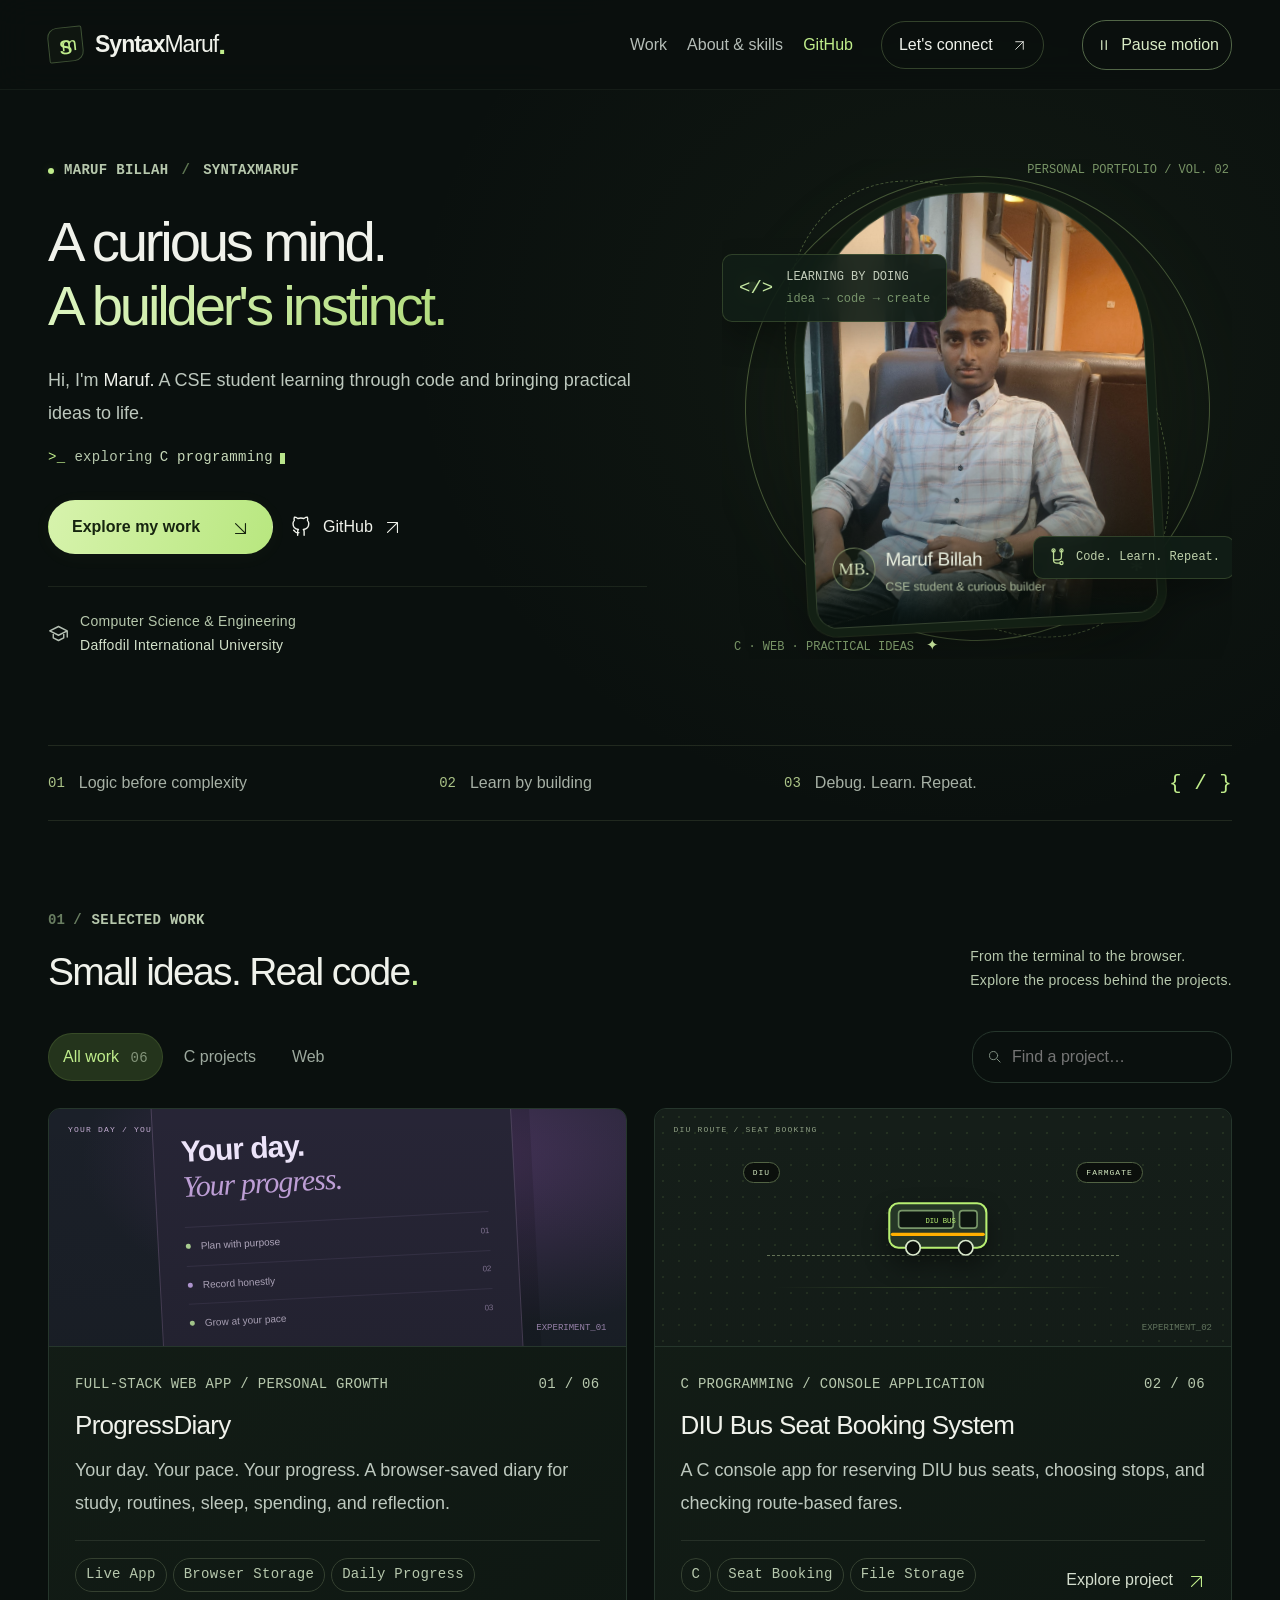
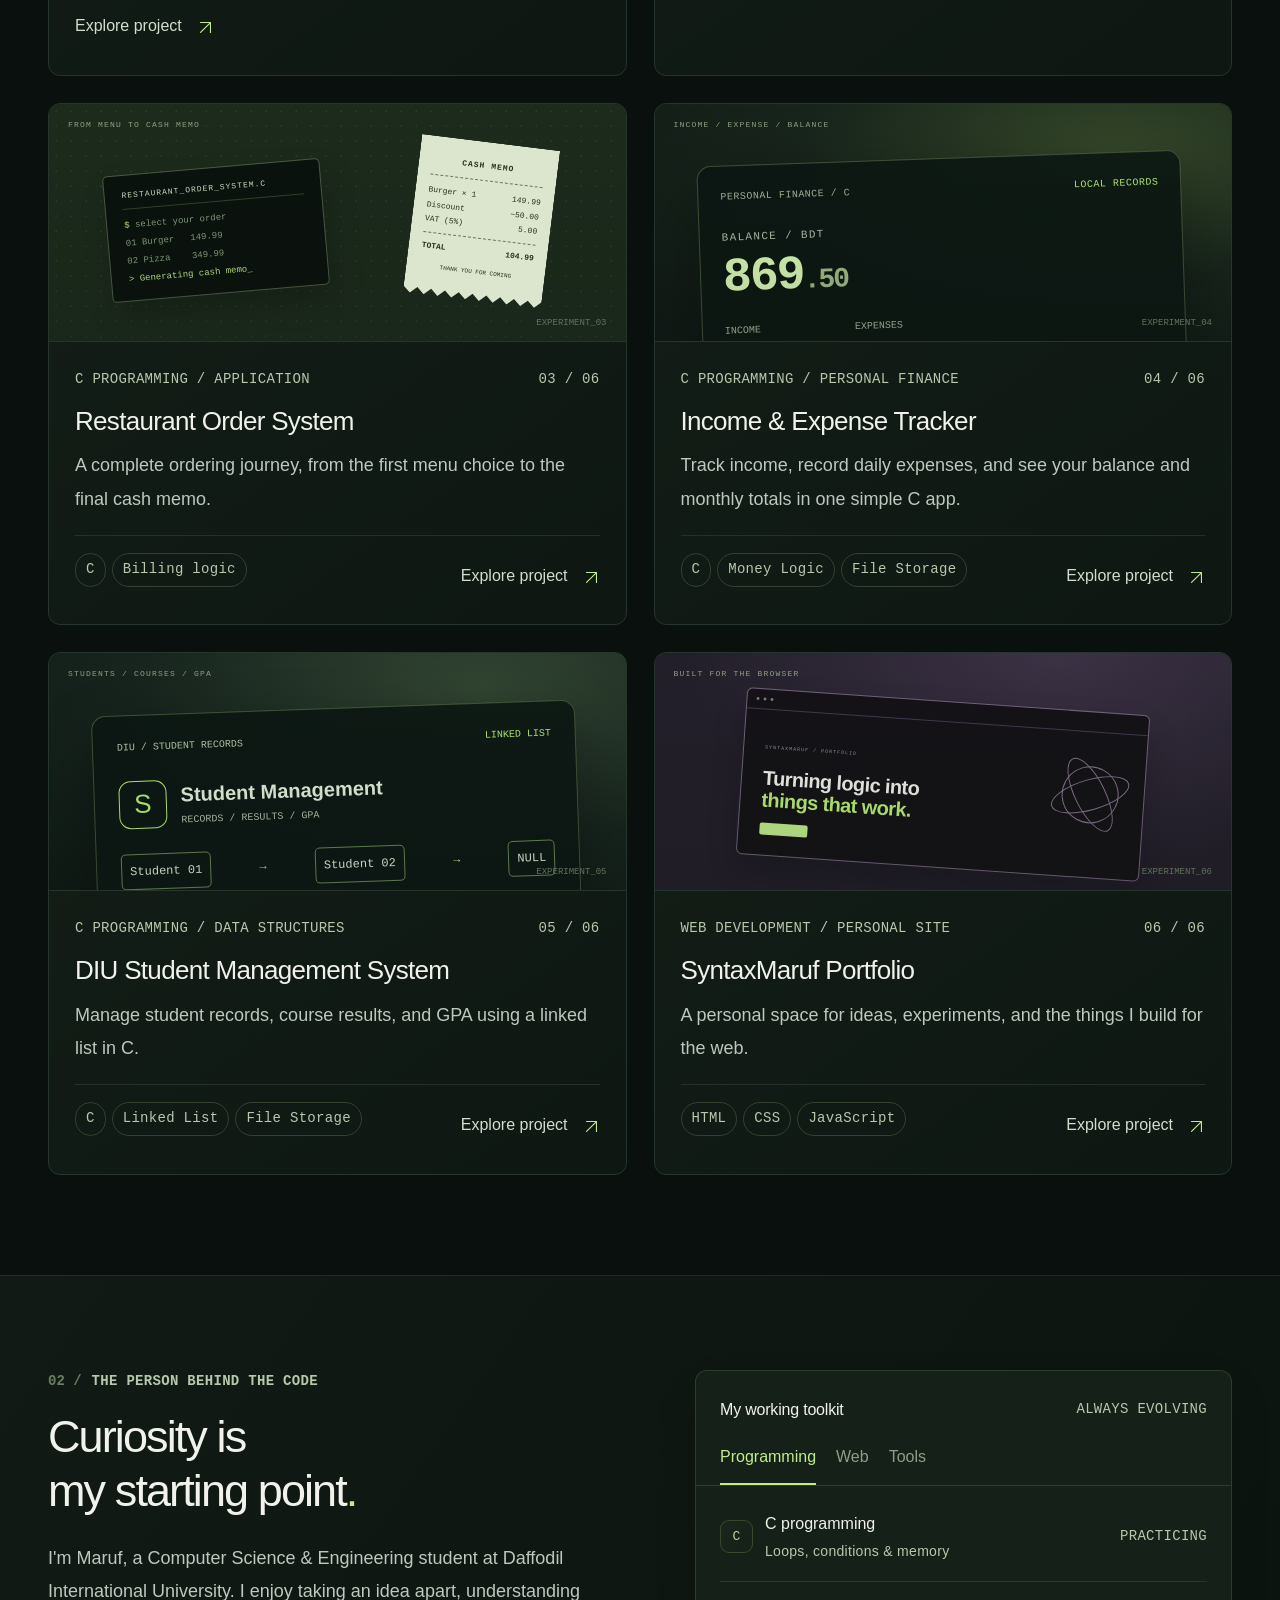
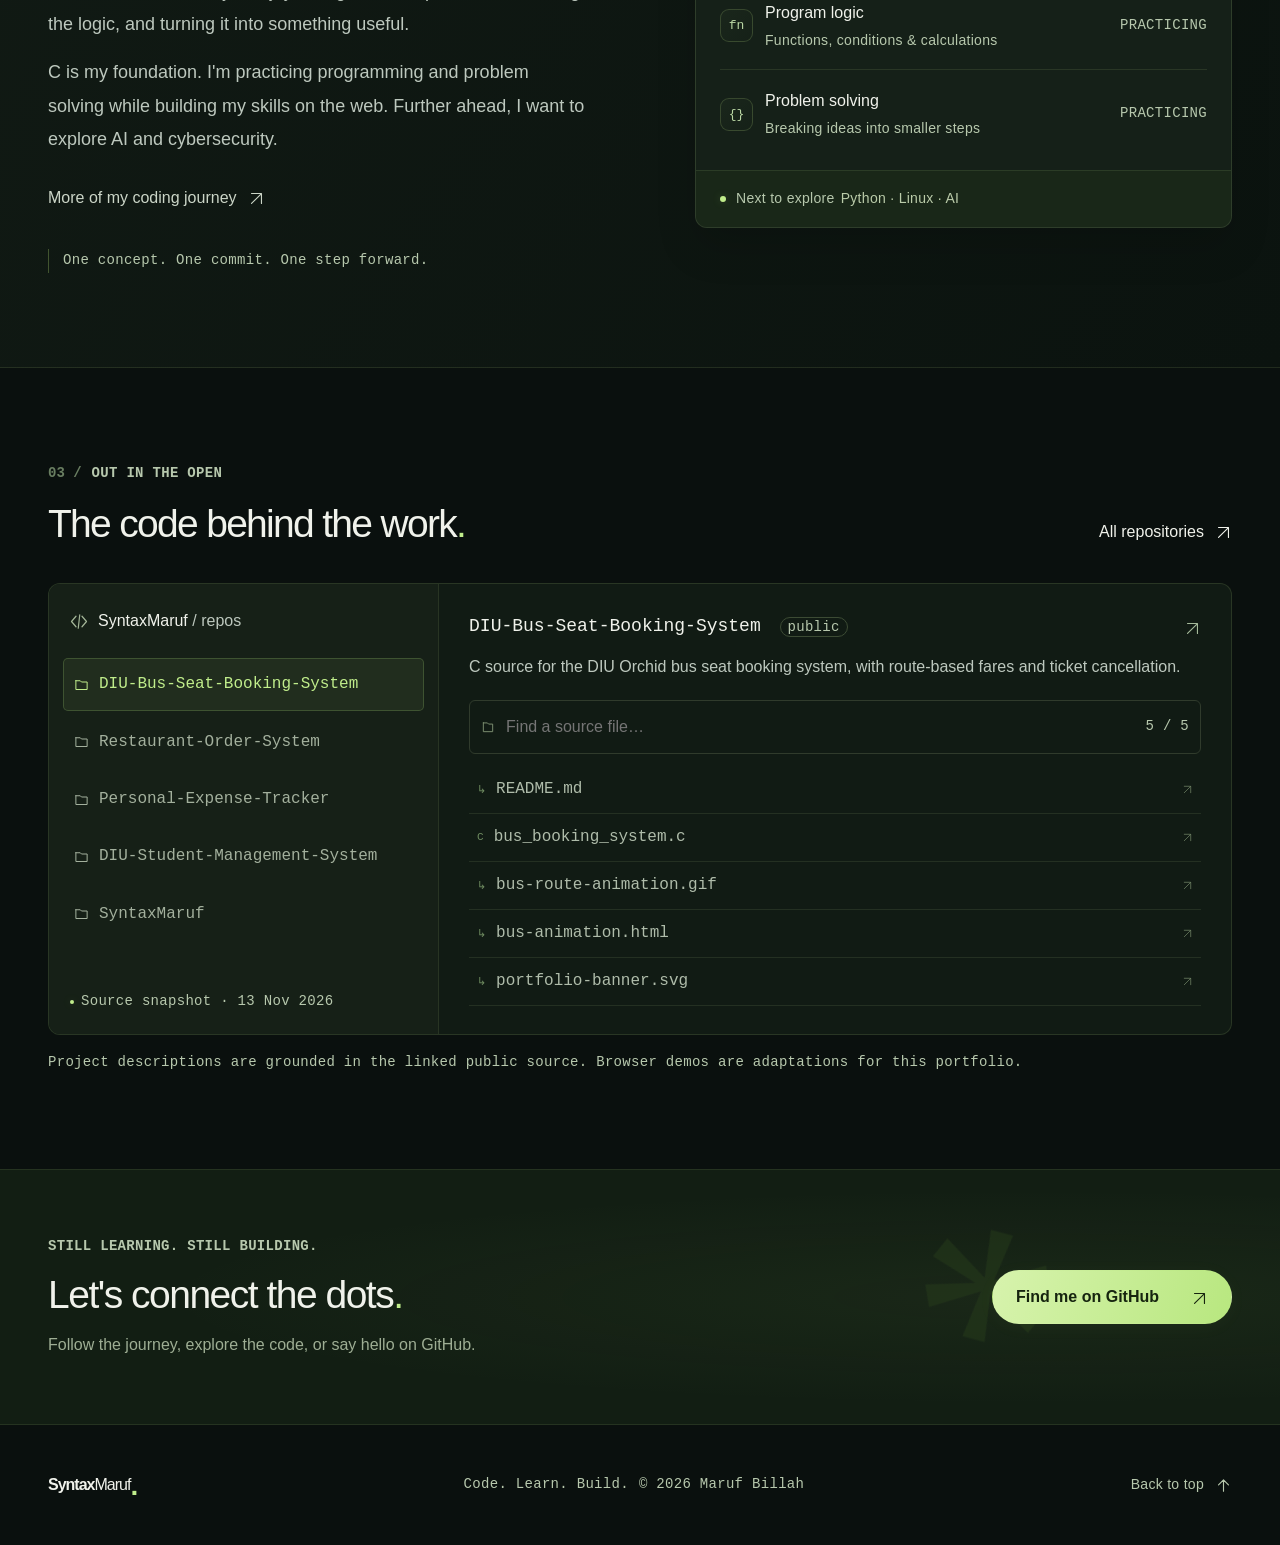
==== commit d0f4fb7a: "Refresh motion scripts after default-on update" ====
--- a/index.html
+++ b/index.html
@@ -13,7 +13,7 @@
   <link rel="stylesheet" href="readability.css?v=3">
   <script src="data.js" defer></script>
   <script src="app.js" defer></script>
-  <script src="motion.js?v=3" defer></script>
+  <script src="motion.js?v=4" defer></script>
 </head>
 <body>
   <div class="ambient-glow" aria-hidden="true"></div><div class="scroll-progress" aria-hidden="true"></div>
